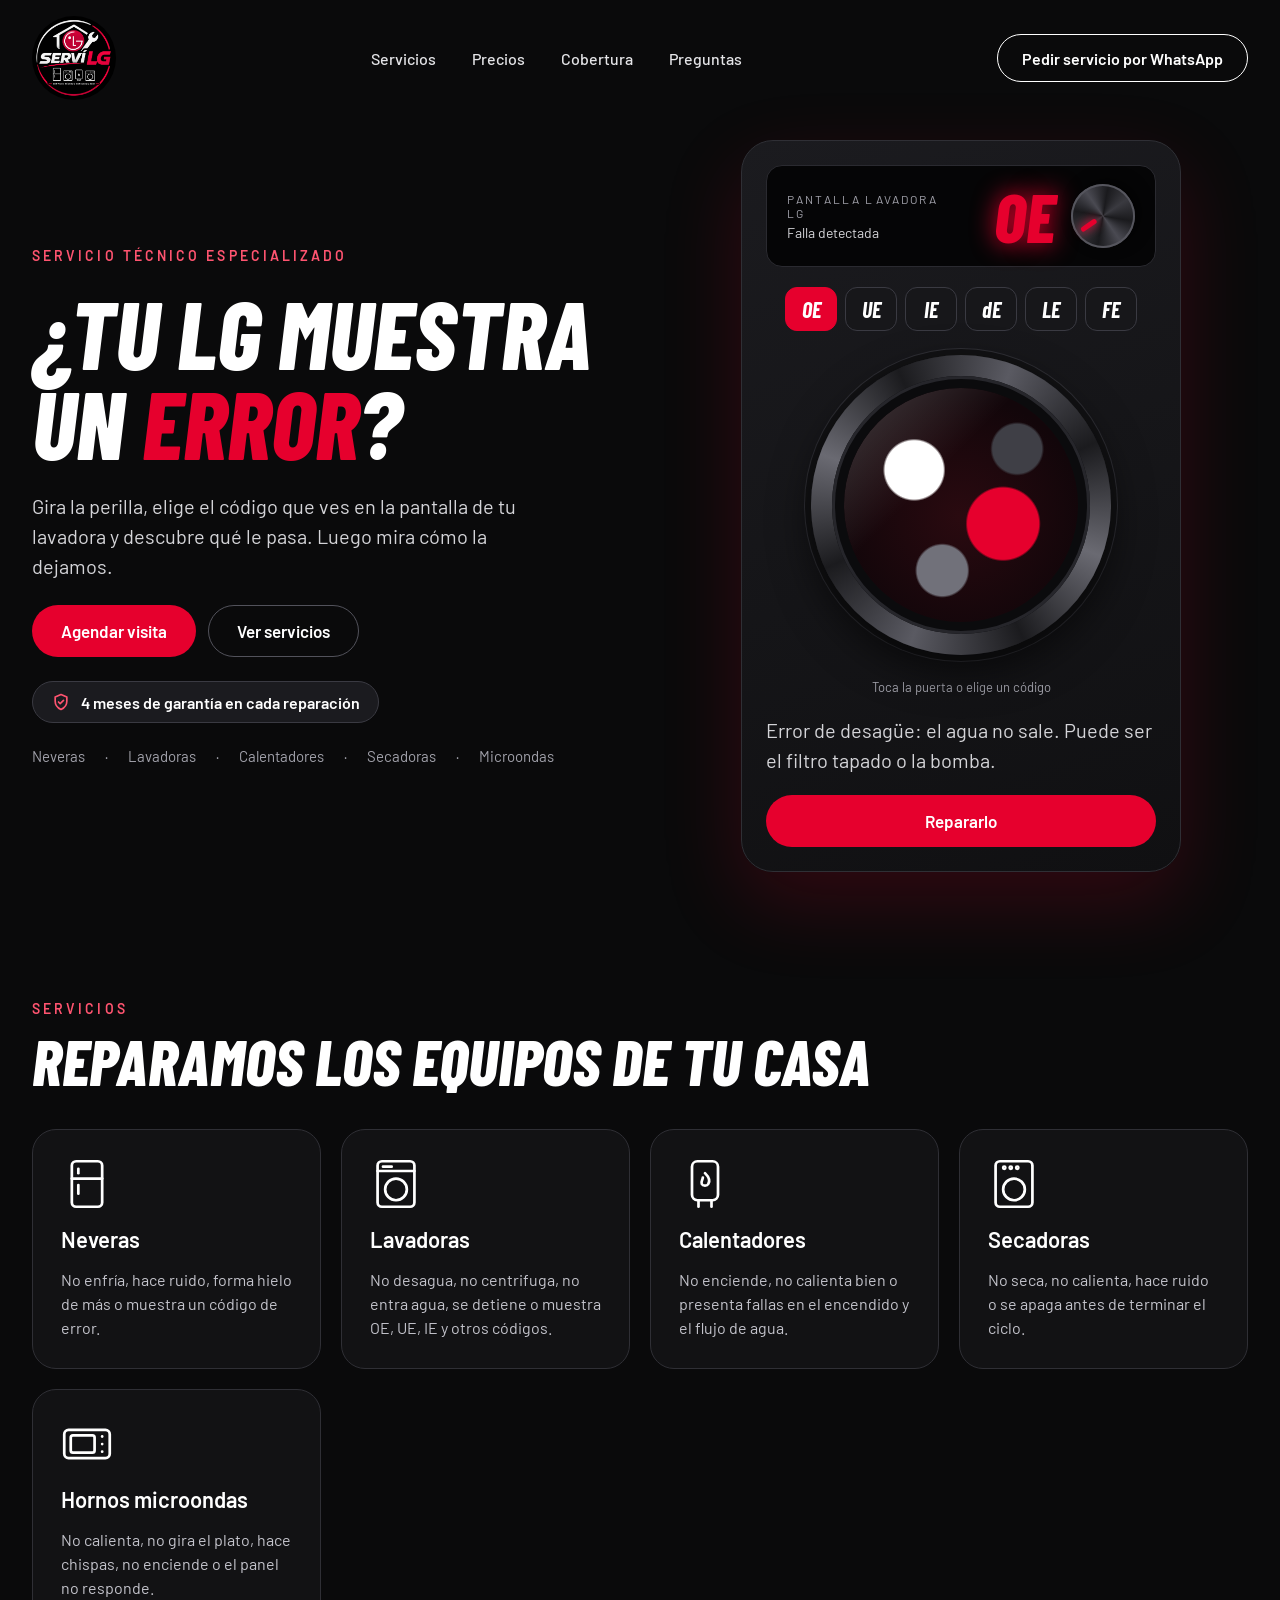
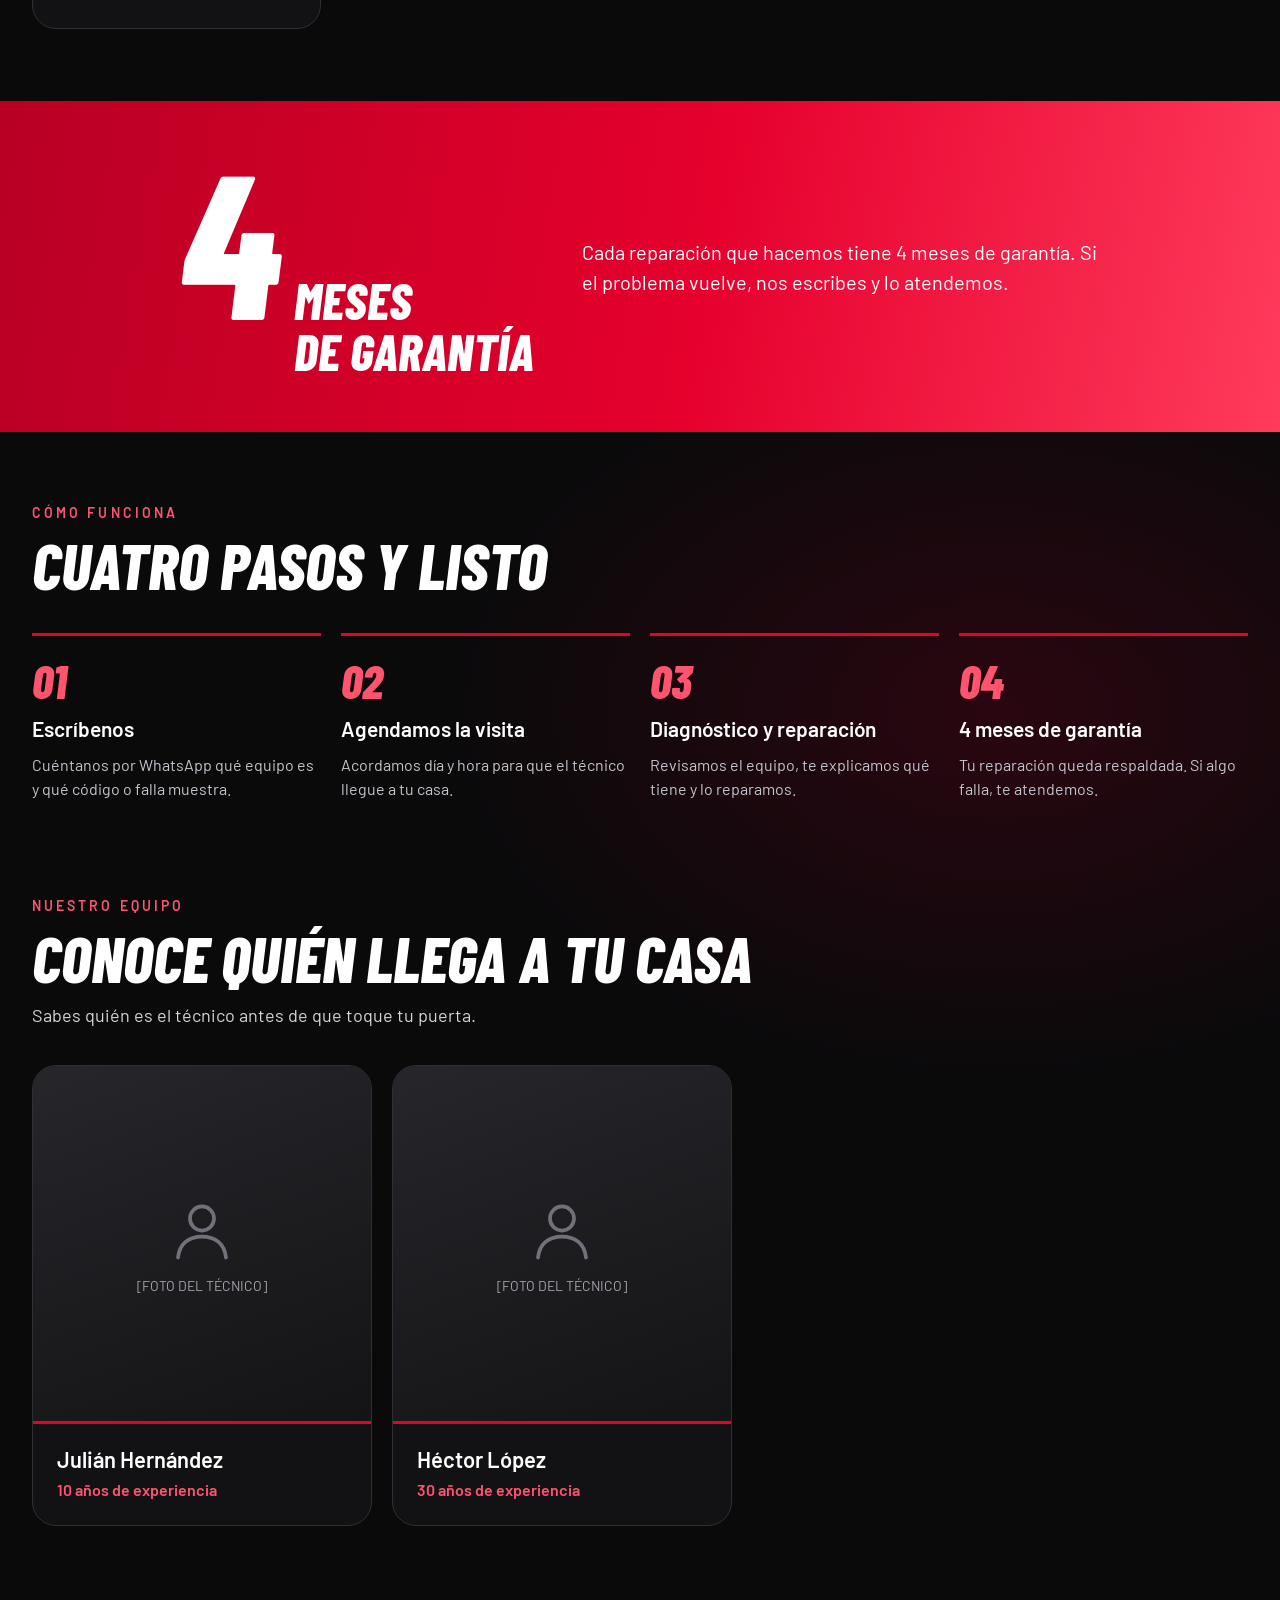
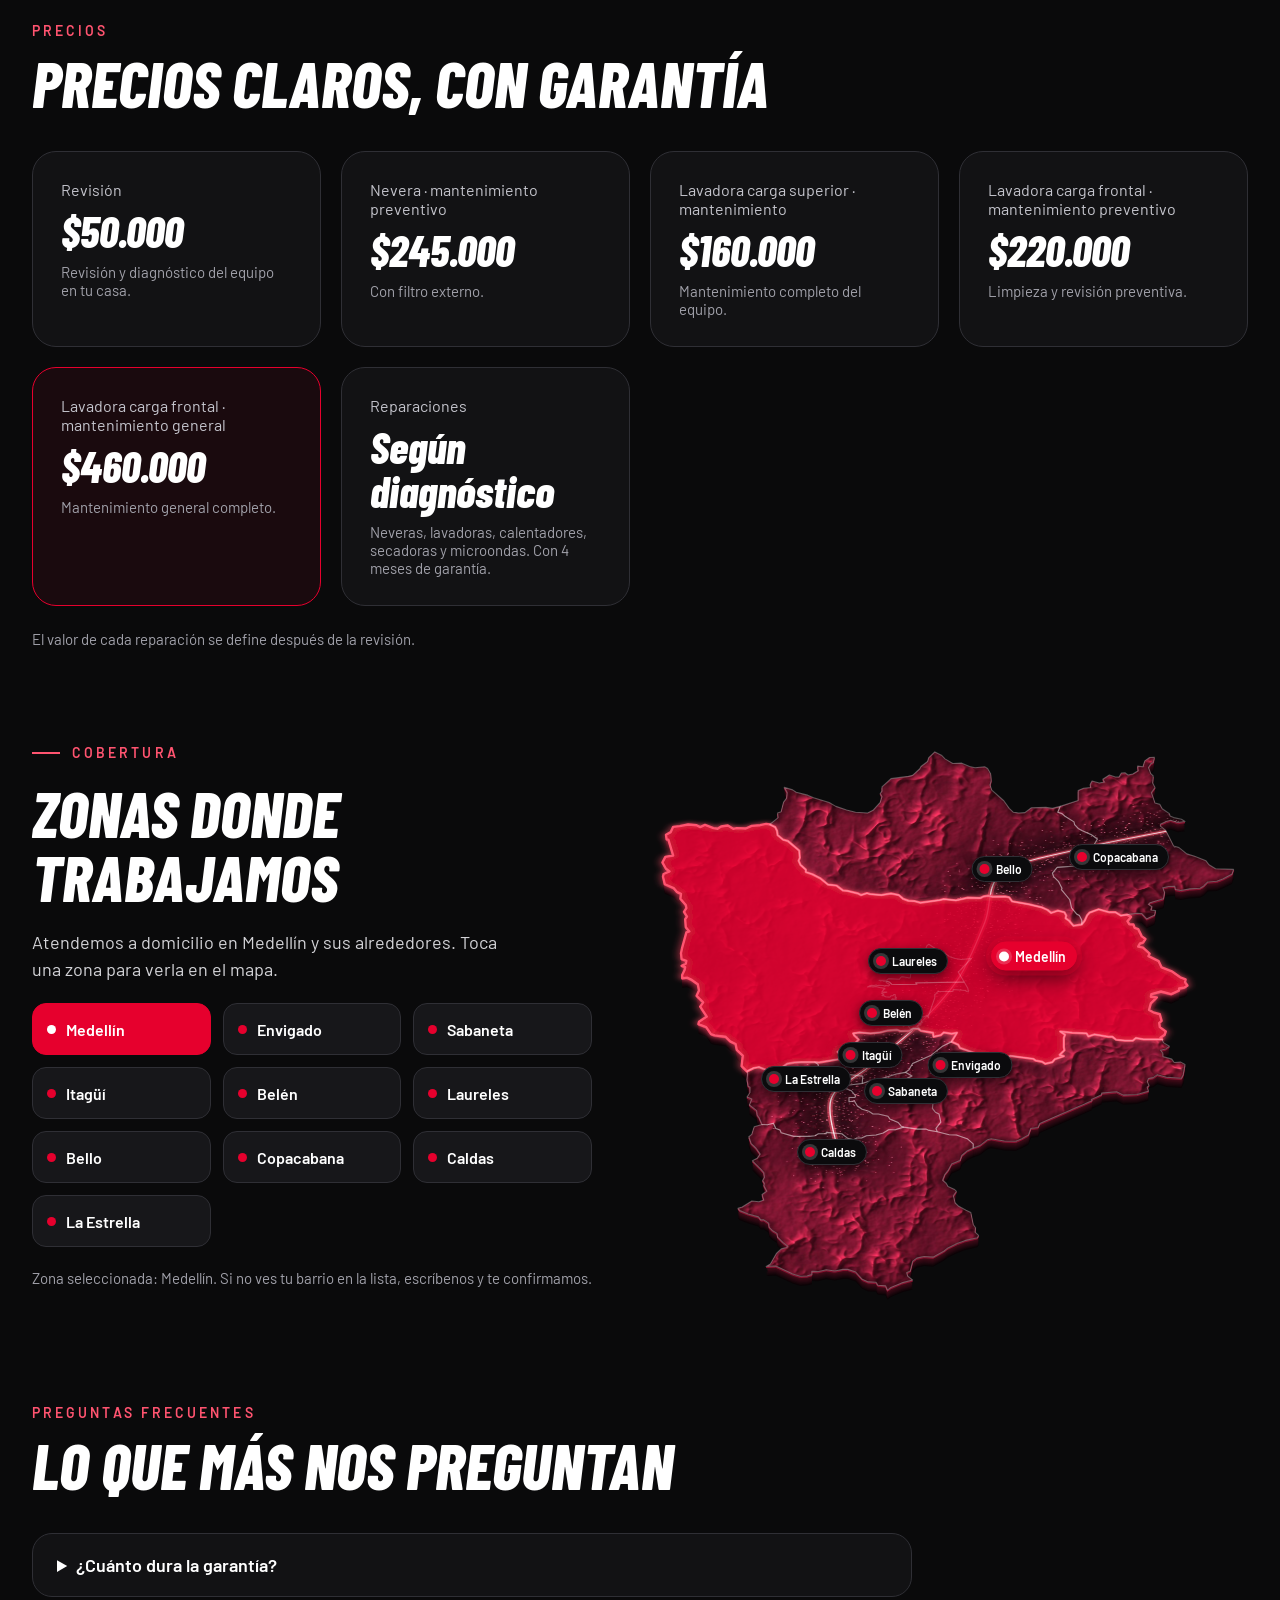
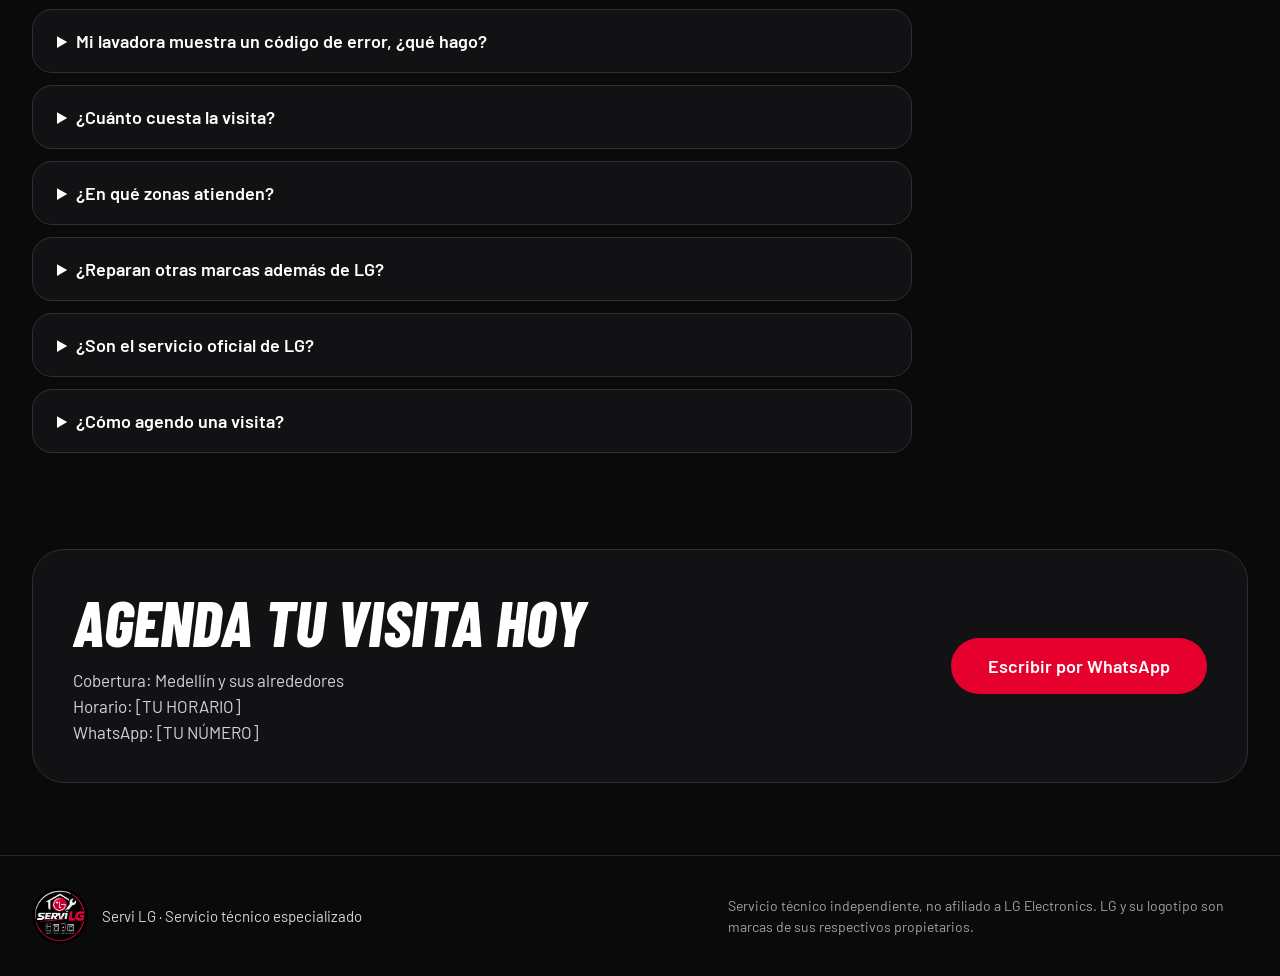
==== index.html @ 3c125d90 "Sitio web Servi LG: banner interactivo, servicios, precios, cobertura y preguntas Co-Authored-By: Cl" ====
<!doctype html>
<html lang="es">
<head>
<meta charset="utf-8">
<meta name="viewport" content="width=device-width, initial-scale=1">
<title>Servi LG · Servicio técnico especializado</title>
<meta name="description" content="Servicio técnico especializado a domicilio en Medellín y el Valle de Aburrá: neveras, lavadoras, calentadores, secadoras y hornos microondas. 4 meses de garantía.">
<meta name="theme-color" content="#0a0a0b">
<meta property="og:title" content="Servi LG · Servicio técnico especializado">
<meta property="og:description" content="Reparación y mantenimiento a domicilio de neveras, lavadoras, calentadores, secadoras y microondas. 4 meses de garantía.">
<meta property="og:image" content="assets/logo.jpg">
<link rel="icon" href="assets/logo.jpg">
<link rel="preconnect" href="https://fonts.googleapis.com">
<link rel="preconnect" href="https://fonts.gstatic.com" crossorigin>
<link href="https://fonts.googleapis.com/css2?family=Barlow+Condensed:ital,wght@1,700;1,800&family=Barlow:wght@400;500;600&display=swap" rel="stylesheet">
<link rel="stylesheet" href="styles.css">
</head>
<body>
<div class="page">

  <header class="wrap topbar">
    <img class="logo" src="assets/logo.jpg" alt="Servi LG, servicio técnico especializado" width="84" height="84">
    <nav class="nav" aria-label="Principal">
      <a href="#servicios">Servicios</a>
      <a href="#precios">Precios</a>
      <a href="#cobertura">Cobertura</a>
      <a href="#preguntas">Preguntas</a>
    </nav>
    <a class="btn btn-outline btn-sm" data-wa href="#contacto">Pedir servicio por WhatsApp</a>
  </header>

  <main>
    <!-- Banner -->
    <section class="wrap hero">
      <div class="hero-copy">
        <div class="eyebrow">Servicio técnico especializado</div>
        <h1>¿Tu LG muestra<br>un <span>error</span>?</h1>
        <p>Gira la perilla, elige el código que ves en la pantalla de tu lavadora y descubre qué le pasa. Luego mira cómo la dejamos.</p>
        <div class="row">
          <a class="btn btn-primary" data-wa href="#contacto">Agendar visita</a>
          <a class="btn btn-ghost" href="#servicios">Ver servicios</a>
        </div>
        <div class="badge">
          <svg width="20" height="20" viewBox="0 0 24 24" fill="none" stroke="#ff5470" stroke-width="2" stroke-linecap="round" stroke-linejoin="round" aria-hidden="true"><path d="M12 3l7 3v5c0 5-3 8-7 10-4-2-7-5-7-10V6l7-3z"/><path d="M9 12l2 2 4-4"/></svg>
          <span>4 meses de garantía en cada reparación</span>
        </div>
        <div class="devices">
          <span>Neveras</span><span aria-hidden="true">·</span><span>Lavadoras</span><span aria-hidden="true">·</span><span>Calentadores</span><span aria-hidden="true">·</span><span>Secadoras</span><span aria-hidden="true">·</span><span>Microondas</span>
        </div>
      </div>

      <div class="washer-col">
        <div class="washer" id="washer">
          <div class="lcd">
            <div class="lcd-info">
              <span class="lcd-label">PANTALLA LAVADORA LG</span>
              <span class="lcd-status" id="status">Falla detectada</span>
            </div>
            <div class="lcd-code" id="code">OE</div>
            <button type="button" class="knob" id="knob" aria-label="Girar la perilla al siguiente código"><span></span></button>
          </div>
          <div class="codes" id="codes"></div>
          <button type="button" class="door" id="door" aria-label="Puerta de la lavadora: cambiar al siguiente código">
            <span class="door-ring"></span>
            <span class="door-glass"><span class="drum"></span><span class="glare"></span></span>
          </button>
          <span class="hint">Toca la puerta o elige un código</span>
          <p class="meaning" id="meaning"></p>
          <button type="button" class="btn btn-primary" id="fix">Repararlo</button>
        </div>
      </div>
    </section>

    <!-- Servicios -->
    <section class="wrap section" id="servicios">
      <div class="section-head">
        <div class="eyebrow">Servicios</div>
        <h2 class="title">Reparamos los equipos de tu casa</h2>
      </div>
      <div class="grid">
        <div class="card">
          <svg viewBox="0 0 48 48" fill="none" stroke="#fff" stroke-width="2.5" stroke-linecap="round" stroke-linejoin="round" aria-hidden="true"><rect x="10" y="3" width="28" height="42" rx="4"/><line x1="10" y1="19" x2="38" y2="19"/><line x1="16" y1="10" x2="16" y2="14"/><line x1="16" y1="25" x2="16" y2="33"/></svg>
          <h3>Neveras</h3>
          <p>No enfría, hace ruido, forma hielo de más o muestra un código de error.</p>
        </div>
        <div class="card">
          <svg viewBox="0 0 48 48" fill="none" stroke="#fff" stroke-width="2.5" stroke-linecap="round" stroke-linejoin="round" aria-hidden="true"><rect x="7" y="3" width="34" height="42" rx="4"/><line x1="7" y1="12" x2="41" y2="12"/><circle cx="24" cy="29" r="10"/><line x1="12" y1="8" x2="20" y2="8"/></svg>
          <h3>Lavadoras</h3>
          <p>No desagua, no centrifuga, no entra agua, se detiene o muestra OE, UE, IE y otros códigos.</p>
        </div>
        <div class="card">
          <svg viewBox="0 0 48 48" fill="none" stroke="#fff" stroke-width="2.5" stroke-linecap="round" stroke-linejoin="round" aria-hidden="true"><rect x="12" y="3" width="24" height="36" rx="5"/><path d="M24 14c4 4 5 7 3 10-1 2-5 2-6 0-1-2 1-4 1-6"/><line x1="18" y1="39" x2="18" y2="45"/><line x1="30" y1="39" x2="30" y2="45"/></svg>
          <h3>Calentadores</h3>
          <p>No enciende, no calienta bien o presenta fallas en el encendido y el flujo de agua.</p>
        </div>
        <div class="card">
          <svg viewBox="0 0 48 48" fill="none" stroke="#fff" stroke-width="2.5" stroke-linecap="round" stroke-linejoin="round" aria-hidden="true"><rect x="7" y="3" width="34" height="42" rx="4"/><circle cx="15" cy="9" r="1"/><circle cx="21" cy="9" r="1"/><circle cx="27" cy="9" r="1"/><circle cx="24" cy="29" r="10"/></svg>
          <h3>Secadoras</h3>
          <p>No seca, no calienta, hace ruido o se apaga antes de terminar el ciclo.</p>
        </div>
        <div class="card">
          <svg viewBox="0 0 48 48" fill="none" stroke="#fff" stroke-width="2.5" stroke-linecap="round" stroke-linejoin="round" aria-hidden="true"><rect x="3" y="11" width="42" height="26" rx="4"/><rect x="9" y="16" width="22" height="16" rx="2"/><line x1="38" y1="17" x2="38" y2="17.1"/><line x1="38" y1="24" x2="38" y2="24.1"/><line x1="38" y1="31" x2="38" y2="31.1"/></svg>
          <h3>Hornos microondas</h3>
          <p>No calienta, no gira el plato, hace chispas, no enciende o el panel no responde.</p>
        </div>
      </div>
    </section>

    <!-- Garantía -->
    <section class="warranty" id="garantia">
      <div class="warranty-in">
        <div class="big">
          <span class="num">4</span>
          <span class="label">meses<br>de garantía</span>
        </div>
        <p>Cada reparación que hacemos tiene 4 meses de garantía. Si el problema vuelve, nos escribes y lo atendemos.</p>
      </div>
    </section>

    <!-- Cómo funciona -->
    <section class="wrap section">
      <div class="section-head">
        <div class="eyebrow">Cómo funciona</div>
        <h2 class="title">Cuatro pasos y listo</h2>
      </div>
      <div class="grid">
        <div class="step"><span class="n">01</span><h3>Escríbenos</h3><p>Cuéntanos por WhatsApp qué equipo es y qué código o falla muestra.</p></div>
        <div class="step"><span class="n">02</span><h3>Agendamos la visita</h3><p>Acordamos día y hora para que el técnico llegue a tu casa.</p></div>
        <div class="step"><span class="n">03</span><h3>Diagnóstico y reparación</h3><p>Revisamos el equipo, te explicamos qué tiene y lo reparamos.</p></div>
        <div class="step"><span class="n">04</span><h3>4 meses de garantía</h3><p>Tu reparación queda respaldada. Si algo falla, te atendemos.</p></div>
      </div>
    </section>

    <!-- Equipo -->
    <section class="wrap section tight" id="equipo">
      <div class="section-head">
        <div class="eyebrow">Nuestro equipo</div>
        <h2 class="title">Conoce quién llega a tu casa</h2>
        <p class="lead">Sabes quién es el técnico antes de que toque tu puerta.</p>
      </div>
      <div class="grid team">
        <article class="tech">
          <!-- Para poner la foto: cambia este bloque por <img src="assets/julian.jpg" alt="Julián Hernández, técnico"> -->
          <div class="tech-photo">
            <svg viewBox="0 0 48 48" fill="none" stroke="#71717a" stroke-width="2.5" stroke-linecap="round" stroke-linejoin="round" aria-hidden="true"><circle cx="24" cy="17" r="8"/><path d="M8 43c1-9 7-14 16-14s15 5 16 14"/></svg>
            <span>[FOTO DEL TÉCNICO]</span>
          </div>
          <div class="tech-info"><h3>Julián Hernández</h3><span>10 años de experiencia</span></div>
        </article>
        <article class="tech">
          <!-- Para poner la foto: cambia este bloque por <img src="assets/hector.jpg" alt="Héctor López, técnico"> -->
          <div class="tech-photo">
            <svg viewBox="0 0 48 48" fill="none" stroke="#71717a" stroke-width="2.5" stroke-linecap="round" stroke-linejoin="round" aria-hidden="true"><circle cx="24" cy="17" r="8"/><path d="M8 43c1-9 7-14 16-14s15 5 16 14"/></svg>
            <span>[FOTO DEL TÉCNICO]</span>
          </div>
          <div class="tech-info"><h3>Héctor López</h3><span>30 años de experiencia</span></div>
        </article>
      </div>
    </section>

    <!-- Precios -->
    <section class="wrap section tight" id="precios">
      <div class="section-head">
        <div class="eyebrow">Precios</div>
        <h2 class="title">Precios claros, con garantía</h2>
      </div>
      <div class="grid">
        <div class="price-card"><span class="name">Revisión</span><span class="price">$50.000</span><span class="note">Revisión y diagnóstico del equipo en tu casa.</span></div>
        <div class="price-card"><span class="name">Nevera · mantenimiento preventivo</span><span class="price">$245.000</span><span class="note">Con filtro externo.</span></div>
        <div class="price-card"><span class="name">Lavadora carga superior · mantenimiento</span><span class="price">$160.000</span><span class="note">Mantenimiento completo del equipo.</span></div>
        <div class="price-card"><span class="name">Lavadora carga frontal · mantenimiento preventivo</span><span class="price">$220.000</span><span class="note">Limpieza y revisión preventiva.</span></div>
        <div class="price-card hot"><span class="name">Lavadora carga frontal · mantenimiento general</span><span class="price">$460.000</span><span class="note">Mantenimiento general completo.</span></div>
        <div class="price-card"><span class="name">Reparaciones</span><span class="price">Según diagnóstico</span><span class="note">Neveras, lavadoras, calentadores, secadoras y microondas. Con 4 meses de garantía.</span></div>
      </div>
      <p class="fineprint">El valor de cada reparación se define después de la revisión.</p>
    </section>

    <!-- Cobertura -->
    <section class="wrap section tight" id="cobertura">
      <div class="coverage">
        <div class="coverage-left">
          <div class="eyebrow"><span class="bar"></span>Cobertura</div>
          <h2 class="title">Zonas donde trabajamos</h2>
          <p class="lead">Atendemos a domicilio en Medellín y sus alrededores. Toca una zona para verla en el mapa.</p>
          <div class="zgrid" id="zones"></div>
          <p class="zone-note" id="zone-note"></p>
        </div>
        <div class="map-col">
          <div class="map" id="map">
            <svg viewBox="0 0 1000 940" role="img" aria-label="Mapa en relieve del Valle de Aburrá con las zonas de cobertura">
              <defs>
            <filter id="glow" x="-10%" y="-10%" width="120%" height="120%">
              <feGaussianBlur stdDeviation="7" result="b"/>
              <feMerge><feMergeNode in="b"/><feMergeNode in="SourceGraphic"/></feMerge>
            </filter>
            <path id="d-medellin" vector-effect="non-scaling-stroke" d="M203 244L197 242L187 246L173 248L163 256L148 255L142 257L133 247L122 250L116 257L109 255L95 245L87 252L81 246L67 244L53 249L42 251L38 267L30 275L31 289L34 290L42 338L29 342L24 359L30 378L36 386L26 394L25 402L28 425L43 437L48 448L55 454L54 469L63 488L64 497L60 509L65 523L62 531L63 555L69 568L64 571L57 617L55 634L56 652L64 657L63 666L56 672L62 676L61 685L57 700L57 710L65 708L73 715L83 728L85 747L81 763L92 783L87 796L98 826L85 842L84 849L97 858L105 879L111 883L129 887L137 901L146 909L148 927L158 944L156 976L165 992L176 982L185 979L199 989L223 980L232 969L244 965L256 964L278 964L285 965L319 955L325 950L316 933L324 922L334 914L343 911L351 896L344 884L342 877L352 874L371 877L387 874L400 868L415 866L421 870L436 869L442 862L450 863L455 869L475 875L476 887L488 882L493 874L506 878L515 875L506 902L517 911L520 921L545 937L558 939L562 943L576 950L585 948L598 951L604 945L642 954L646 959L657 963L662 969L674 964L678 955L693 946L686 942L694 928L693 919L693 891L695 881L687 871L707 875L731 877L734 886L744 880L767 887L774 887L780 896L795 899L808 899L813 891L826 895L857 895L854 890L861 881L863 871L853 858L852 845L856 839L853 819L842 813L835 806L838 786L848 768L838 766L839 758L855 750L872 758L885 747L885 741L894 738L899 732L895 722L896 713L887 707L874 690L856 677L851 658L834 643L836 635L825 617L817 614L820 604L825 602L829 591L823 583L817 561L811 557L809 547L802 546L799 537L805 524L798 517L788 520L779 510L769 510L751 501L736 511L732 519L728 535L723 547L709 551L702 536L696 528L697 520L694 510L683 505L672 512L666 503L656 495L635 486L607 477L602 465L595 462L574 463L567 460L559 462L554 467L533 466L513 474L493 470L486 473L454 481L444 476L434 475L425 469L418 458L405 453L389 458L370 455L365 452L355 458L350 453L332 445L325 444L314 429L300 426L287 407L274 395L263 388L263 381L254 366L251 354L253 345L252 323L233 294L225 290L216 276L215 263L212 252Z"/>
            <path id="d-bello" vector-effect="non-scaling-stroke" d="M687 189L674 195L663 192L639 193L628 208L618 209L609 207L602 195L593 172L573 140L570 124L572 112L571 90L566 74L561 69L545 72L536 68L523 58L508 59L495 45L489 34L478 24L468 41L466 53L455 68L453 75L441 95L434 98L405 105L390 130L390 143L387 150L390 159L387 177L375 201L366 209L346 207L331 200L313 189L302 177L276 163L266 155L247 146L241 139L227 131L232 147L231 164L226 176L222 205L216 209L217 223L203 244L212 252L215 263L216 276L225 290L233 294L252 323L253 345L251 354L254 366L263 381L263 388L274 395L287 407L300 426L314 429L325 444L332 445L350 453L355 458L365 452L370 455L389 458L405 453L418 458L425 469L434 475L444 476L454 481L486 473L493 470L513 474L533 466L554 467L559 462L567 460L574 463L595 462L602 465L607 477L635 486L656 495L666 503L672 512L683 505L694 510L697 520L696 528L702 536L709 551L723 547L723 534L719 520L715 516L706 497L703 472L689 441L690 437L684 416L676 402L674 391L682 374L718 369L722 357L729 356L736 341L743 342L739 323L744 316L743 307L749 288L739 275L724 263L717 256L711 244L710 236L695 219L690 211L683 207Z"/>
            <path id="d-copacabana" vector-effect="non-scaling-stroke" d="M976 380L946 378L935 366L930 354L911 340L898 333L885 314L876 309L863 262L854 249L854 243L864 235L871 231L883 238L895 235L889 228L876 223L870 218L869 211L857 196L853 183L845 179L839 147L845 132L841 118L842 97L838 90L834 71L838 60L842 56L844 40L836 41L828 51L825 69L816 67L817 81L808 91L800 94L795 87L789 88L785 100L779 100L769 94L758 107L761 115L752 118L740 112L737 123L738 132L726 134L717 141L717 171L687 189L683 207L690 211L695 219L710 236L711 244L717 256L724 263L739 275L749 288L743 307L744 316L739 323L743 342L736 341L729 356L722 357L718 369L682 374L674 391L676 402L684 416L690 437L689 441L703 472L706 497L715 516L719 520L723 534L723 547L728 535L732 519L736 511L751 501L769 510L779 510L788 520L815 513L823 514L831 530L844 519L846 505L838 503L840 493L834 486L837 481L859 469L861 450L858 436L868 432L878 431L879 441L888 444L903 439L920 437L926 431L933 418L948 416L958 409L973 395Z"/>
            <path id="d-itagui" vector-effect="non-scaling-stroke" d="M506 902L515 875L506 878L493 874L488 882L476 887L475 875L455 869L450 863L442 862L436 869L421 870L415 866L400 868L387 874L371 877L352 874L342 877L344 884L351 896L343 911L334 914L324 922L316 933L325 950L319 955L285 965L278 964L283 970L286 986L296 991L310 993L318 991L321 998L358 1007L357 1029L372 1020L386 1016L414 1000L429 995L435 987L441 968L472 943L490 917Z"/>
            <path id="d-envigado" vector-effect="non-scaling-stroke" d="M857 895L826 895L813 891L808 899L795 899L780 896L774 887L767 887L744 880L734 886L731 877L707 875L687 871L695 881L693 891L693 919L694 928L686 942L693 946L678 955L674 964L662 969L657 963L646 959L642 954L604 945L598 951L585 948L576 950L562 943L558 939L545 937L520 921L517 911L506 902L490 917L472 943L441 968L435 987L429 995L440 1006L432 1013L440 1028L450 1032L459 1047L459 1059L479 1060L478 1081L475 1088L474 1104L479 1116L485 1121L488 1146L480 1165L482 1175L502 1184L514 1185L532 1196L542 1212L542 1224L553 1217L566 1199L572 1196L594 1203L613 1204L623 1196L634 1185L638 1165L650 1162L653 1150L740 1081L739 1077L756 1063L756 1058L781 1054L792 1064L815 1062L834 1052L832 1040L835 1035L832 1023L834 1014L842 1011L849 1002L864 1010L889 1013L892 1002L895 971L888 964L877 965L873 955L858 947L858 937L854 928L863 924L869 916L859 905Z"/>
            <path id="d-sabaneta" vector-effect="non-scaling-stroke" d="M482 1175L480 1165L488 1146L485 1121L479 1116L474 1104L475 1088L478 1081L479 1060L459 1059L459 1047L450 1032L440 1028L432 1013L440 1006L429 995L414 1000L386 1016L372 1020L357 1029L332 1034L326 1042L339 1051L346 1066L345 1071L335 1071L335 1084L344 1082L349 1097L357 1107L368 1113L375 1121L384 1121L400 1128L403 1136L417 1147L422 1158L426 1161L449 1167L463 1167L467 1170Z"/>
            <path id="d-laestrella" vector-effect="non-scaling-stroke" d="M278 964L256 964L244 965L232 969L223 980L199 989L185 979L176 982L165 992L166 997L165 1017L167 1037L170 1040L170 1056L165 1070L173 1076L169 1094L181 1111L182 1125L185 1132L190 1153L199 1154L209 1149L213 1165L220 1170L222 1178L243 1189L269 1189L278 1187L284 1181L297 1181L297 1177L323 1181L333 1195L343 1199L348 1194L356 1194L364 1187L380 1185L392 1179L401 1169L412 1169L426 1161L422 1158L417 1147L403 1136L400 1128L384 1121L375 1121L368 1113L357 1107L349 1097L344 1082L335 1084L335 1071L345 1071L346 1066L339 1051L326 1042L332 1034L357 1029L358 1007L321 998L318 991L310 993L296 991L286 986L283 970Z"/>
            <path id="d-caldas" vector-effect="non-scaling-stroke" d="M426 1161L412 1169L401 1169L392 1179L380 1185L364 1187L356 1194L348 1194L343 1199L333 1195L323 1181L297 1177L297 1181L284 1181L278 1187L269 1189L243 1189L222 1178L220 1170L213 1165L209 1149L199 1154L190 1153L177 1160L173 1183L168 1190L172 1211L180 1225L187 1243L182 1255L174 1263L187 1287L193 1299L194 1313L191 1323L194 1332L193 1338L198 1355L190 1365L193 1382L185 1387L173 1385L157 1403L150 1407L153 1414L167 1424L184 1433L188 1442L193 1442L201 1452L202 1465L207 1474L215 1483L216 1494L225 1511L233 1522L231 1526L222 1530L214 1544L204 1576L197 1583L213 1582L241 1606L254 1613L265 1612L273 1608L273 1598L283 1599L297 1593L311 1597L325 1592L333 1592L346 1600L357 1622L367 1630L380 1631L383 1640L396 1642L399 1655L405 1647L423 1633L441 1624L433 1613L431 1602L437 1597L441 1568L448 1558L460 1553L475 1555L493 1537L500 1527L516 1513L528 1505L549 1496L551 1489L545 1479L546 1466L542 1456L538 1420L530 1413L518 1401L512 1391L509 1369L514 1356L511 1350L500 1341L497 1331L491 1322L495 1304L500 1293L506 1273L520 1262L523 1247L532 1233L542 1224L542 1212L532 1196L514 1185L502 1184L482 1175L467 1170L463 1167L449 1167Z"/>
            <path id="d-laureles" vector-effect="non-scaling-stroke" d="M496 635L493 631L480 621L468 607L465 611L451 669L460 667L458 684L449 684L439 682L437 709L423 705L421 708L419 713L401 711L398 715L385 716L388 718L390 716L393 719L399 719L403 722L406 728L421 729L448 728L446 724L527 721L517 691L539 650L522 653L512 650L502 644Z"/>
            <path id="d-belen" vector-effect="non-scaling-stroke" d="M527 721L446 724L448 728L421 729L406 728L403 722L398 719L397 723L402 728L403 730L401 733L396 732L395 732L395 734L392 732L385 731L382 732L380 730L377 732L373 731L370 733L369 733L366 736L370 735L375 736L380 735L386 738L394 740L395 742L392 742L393 744L390 750L393 752L398 752L389 755L393 760L390 762L391 763L393 763L396 766L402 767L404 766L405 763L408 763L410 759L412 759L412 766L414 768L412 768L414 773L413 774L412 772L410 774L408 772L406 774L408 776L406 778L408 781L407 782L404 781L405 782L403 785L406 788L409 788L410 790L404 796L414 796L417 799L420 797L426 801L429 801L430 804L435 804L436 805L434 804L430 806L428 809L430 812L428 815L432 820L430 821L431 823L416 829L418 830L420 829L421 830L426 829L422 832L421 835L422 836L426 839L426 842L423 843L420 841L414 841L412 843L410 842L409 843L412 843L417 846L419 848L423 850L425 854L427 854L426 853L429 851L433 852L437 863L440 864L443 862L450 862L453 864L453 862L449 856L451 853L450 853L451 852L455 851L451 847L454 847L457 844L455 838L455 828L455 826L459 827L465 823L468 830L467 826L478 769L478 759L480 757L482 752L484 750L508 750L509 744L529 747L531 750L534 751L533 740Z"/>
            <path id="d-river" d="M319 1249C317 1220 297 1122 305 1077C313 1032 344 1016 369 977C394 938 429 890 454 845C479 800 500 760 518 709C536 658 549 595 561 542C573 489 564 429 589 392C614 355 661 344 714 320C767 296 876 261 909 249"/>
            <g id="d-all">
              <use href="#d-medellin"/><use href="#d-bello"/><use href="#d-copacabana"/><use href="#d-itagui"/><use href="#d-envigado"/><use href="#d-sabaneta"/><use href="#d-laestrella"/><use href="#d-caldas"/>
            </g>
            <clipPath id="cp">
              <use href="#d-medellin"/><use href="#d-bello"/><use href="#d-copacabana"/><use href="#d-itagui"/><use href="#d-envigado"/><use href="#d-sabaneta"/><use href="#d-laestrella"/><use href="#d-caldas"/>
            </clipPath>
          </defs>
              <g transform="translate(0 16) scale(1 0.55)"><use href="#d-all" fill="#0b0306"/></g>
              <g transform="translate(0 14) scale(1 0.55)"><use href="#d-all" fill="#150509"/></g>
              <g transform="translate(0 12) scale(1 0.55)"><use href="#d-all" fill="#1e060d"/></g>
              <g transform="translate(0 10) scale(1 0.55)"><use href="#d-all" fill="#270710"/></g>
              <g transform="translate(0 8) scale(1 0.55)"><use href="#d-all" fill="#300812"/></g>
              <g transform="translate(0 6) scale(1 0.55)"><use href="#d-all" fill="#3a0915"/></g>
              <g transform="translate(0 4) scale(1 0.55)"><use href="#d-all" fill="#450a19"/></g>
              <g transform="translate(0 2) scale(1 0.55)"><use href="#d-all" fill="#520b1e" stroke="#8a1230" stroke-width="1"/></g>
              <g transform="scale(1 0.55)">
                <image href="assets/terreno.jpg" x="0" y="0" width="1000" height="1679.7" preserveAspectRatio="none" clip-path="url(#cp)"/>
                <g clip-path="url(#cp)">
                  <use href="#d-river" fill="none" stroke="#ff5470" stroke-opacity="0.55" stroke-width="9" stroke-linecap="round" stroke-linejoin="round" filter="url(#glow)"/>
                  <use href="#d-river" fill="none" stroke="#ffffff" stroke-opacity="0.85" stroke-width="2.2" stroke-linecap="round" stroke-linejoin="round"/>
                </g>
                <use class="zone" data-zone="medellin" href="#d-medellin"/>
                <use class="zone" data-zone="bello" href="#d-bello"/>
                <use class="zone" data-zone="copacabana" href="#d-copacabana"/>
                <use class="zone" data-zone="itagui" href="#d-itagui"/>
                <use class="zone" data-zone="envigado" href="#d-envigado"/>
                <use class="zone" data-zone="sabaneta" href="#d-sabaneta"/>
                <use class="zone" data-zone="laestrella" href="#d-laestrella"/>
                <use class="zone" data-zone="caldas" href="#d-caldas"/>
                <use class="zone sub" data-zone="laureles" href="#d-laureles"/>
                <use class="zone sub" data-zone="belen" href="#d-belen"/>
              </g>
            </svg>
          </div>
        </div>
      </div>
    </section>

    <!-- Preguntas -->
    <section class="wrap section tight" id="preguntas">
      <div class="section-head">
        <div class="eyebrow">Preguntas frecuentes</div>
        <h2 class="title">Lo que más nos preguntan</h2>
      </div>
      <div class="faq">
        <details><summary>¿Cuánto dura la garantía?</summary><p>Cada reparación tiene 4 meses de garantía. Si el problema vuelve en ese tiempo, nos escribes por WhatsApp y lo atendemos.</p></details>
        <details><summary>Mi lavadora muestra un código de error, ¿qué hago?</summary><p>Apaga el equipo y escríbenos con el código (por ejemplo OE, UE o IE) y el modelo. Con eso agendamos la visita y el técnico revisa la causa.</p></details>
        <details><summary>¿Cuánto cuesta la visita?</summary><p>La revisión cuesta $50.000. Los precios de los mantenimientos están en la sección de precios, y el valor de cada reparación se define después de la revisión.</p></details>
        <details><summary>¿En qué zonas atienden?</summary><p>Atendemos en Medellín y sus alrededores. Mira la lista en la sección de cobertura; si no estás seguro de que llegamos a tu barrio, escríbenos y te lo confirmamos.</p></details>
        <details><summary>¿Reparan otras marcas además de LG?</summary><p>[RESPUESTA: solo LG, o también otras marcas].</p></details>
        <details><summary>¿Son el servicio oficial de LG?</summary><p>No. Somos un servicio técnico independiente, especializado en equipos LG y no afiliado a LG Electronics.</p></details>
        <details><summary>¿Cómo agendo una visita?</summary><p>Escríbenos por WhatsApp, cuéntanos qué equipo es y qué falla tiene, y acordamos día y hora.</p></details>
      </div>
    </section>

    <!-- Contacto -->
    <section class="wrap section tight" id="contacto">
      <div class="cta">
        <div class="cta-copy">
          <h2 class="title">Agenda tu visita hoy</h2>
          <div>
            <span>Cobertura: Medellín y sus alrededores</span>
            <span>Horario: <span id="horario">[TU HORARIO]</span></span>
            <span>WhatsApp: <span id="tel">[TU NÚMERO]</span></span>
          </div>
        </div>
        <a class="btn btn-primary btn-lg" data-wa href="#contacto">Escribir por WhatsApp</a>
      </div>
    </section>
  </main>

  <footer class="footer">
    <div class="brand">
      <img src="assets/logo.jpg" alt="" width="56" height="56">
      <span>Servi LG · Servicio técnico especializado</span>
    </div>
    <p>Servicio técnico independiente, no afiliado a LG Electronics. LG y su logotipo son marcas de sus respectivos propietarios.</p>
  </footer>

  <a class="fab" data-wa href="#contacto" aria-label="Escribir por WhatsApp">
    <svg width="22" height="22" viewBox="0 0 24 24" fill="none" stroke="#fff" stroke-width="2" stroke-linecap="round" stroke-linejoin="round" aria-hidden="true"><path d="M21 12a8.5 8.5 0 0 1-12.6 7.4L3 21l1.7-5.2A8.5 8.5 0 1 1 21 12z"/></svg>
    <span>WhatsApp</span>
  </a>
</div>
<script src="script.js"></script>
</body>
</html>
---- styles.css ----
:root{
  --accent:#E6002D;
  --accent-soft:#ff5470;
  --bg:#0a0a0b;
  --card:#121214;
  --line:#2f2f35;
  --text:#fff;
  --muted:#a1a1aa;
  --body:#d4d4d8;
  --display:'Barlow Condensed',sans-serif;
}
*{box-sizing:border-box}
html{scroll-behavior:smooth}
body{margin:0;background:var(--bg);color:var(--text);font-family:'Barlow',system-ui,sans-serif;-webkit-text-size-adjust:100%}
img{max-width:100%}
a{color:#fff}
button{font-family:inherit}
.page{min-height:100vh;background:radial-gradient(900px 600px at 78% 40%,#2a0610 0%,var(--bg) 62%);overflow-x:clip}
.wrap{width:100%;max-width:1280px;margin:0 auto;padding:0 32px}
.section{padding-top:72px;padding-bottom:72px}
.section.tight{padding-top:24px}

.eyebrow{display:flex;align-items:center;gap:12px;font-size:14px;font-weight:600;letter-spacing:.22em;color:var(--accent-soft);text-transform:uppercase}
.eyebrow .bar{width:28px;height:2px;background:var(--accent-soft)}
.title{margin:0;font-family:var(--display);font-style:italic;font-weight:800;font-size:clamp(36px,5vw,64px);line-height:1;text-transform:uppercase}
.section-head{display:flex;flex-direction:column;gap:12px;margin-bottom:36px}
.lead{margin:0;max-width:620px;font-size:18px;line-height:1.5;color:var(--body)}

.btn{display:inline-flex;align-items:center;justify-content:center;gap:10px;min-height:52px;padding:0 28px;border-radius:999px;font-weight:600;font-size:17px;text-decoration:none;border:1.5px solid transparent;cursor:pointer;color:#fff}
.btn-primary{background:var(--accent)}
.btn-primary:hover{filter:brightness(1.12)}
.btn-outline{border-color:#fff}
.btn-ghost{border-color:#52525b}
.btn-sm{min-height:48px;padding:0 24px;font-size:16px}
.btn:focus-visible,.nav a:focus-visible,button:focus-visible,summary:focus-visible{outline:3px solid #fff;outline-offset:3px}

/* cabecera */
.topbar{display:flex;flex-wrap:wrap;align-items:center;justify-content:space-between;gap:16px;padding-top:16px;padding-bottom:16px}
.logo{width:84px;height:84px;object-fit:contain;border-radius:999px}
.nav{display:flex;flex-wrap:wrap;align-items:center;gap:4px 8px}
.nav a{padding:12px 14px;color:#e4e4e7;font-size:16px;font-weight:500;text-decoration:none}
.nav a:hover{color:#fff}

/* banner */
.hero{display:flex;flex-wrap:wrap;align-items:center;justify-content:center;gap:48px;padding-top:24px;padding-bottom:56px}
.hero-copy{flex:1 1 400px;min-width:0;display:flex;flex-direction:column;gap:24px}
.hero h1{margin:0;font-family:var(--display);font-style:italic;font-weight:800;font-size:clamp(48px,7.4vw,104px);line-height:.95;text-transform:uppercase}
.hero h1 span{color:var(--accent)}
.hero p{margin:0;max-width:520px;font-size:20px;line-height:1.5;color:var(--body)}
.row{display:flex;flex-wrap:wrap;gap:12px}
.badge{display:inline-flex;align-self:flex-start;align-items:center;gap:10px;padding:10px 18px;border-radius:999px;background:#1b1b1f;border:1px solid #3a3a42;font-size:16px;font-weight:600}
.devices{display:flex;flex-wrap:wrap;gap:8px 20px;font-size:15px;color:var(--muted)}

/* lavadora interactiva */
.washer-col{flex:1 1 380px;min-width:0;display:flex;justify-content:center}
.washer{width:100%;max-width:440px;border-radius:32px;border:1px solid var(--line);background:linear-gradient(160deg,#1b1b1f 0%,#101012 100%);padding:24px;display:flex;flex-direction:column;gap:20px;box-shadow:0 30px 80px rgba(230,0,45,.18)}
.lcd{border-radius:16px;background:#050506;border:1px solid #2a2a30;padding:16px 20px;display:flex;align-items:center;justify-content:space-between;gap:16px}
.lcd-info{display:flex;flex-direction:column;gap:4px;min-width:0}
.lcd-label{font-size:12px;letter-spacing:.18em;color:var(--muted)}
.lcd-status{font-size:14px;color:var(--body)}
.lcd-code{font-family:var(--display);font-style:italic;font-weight:800;font-size:68px;line-height:1;min-width:96px;text-align:right;color:var(--accent);text-shadow:0 0 24px var(--accent)}
.washer.is-fixed .lcd-code{color:#fff;text-shadow:0 0 24px rgba(255,255,255,.55)}
.washer:not(.is-fixed) .lcd-code{animation:blink 1.1s steps(2,start) infinite}
@keyframes blink{50%{opacity:.25}}
.knob{position:relative;width:64px;height:64px;flex-shrink:0;border-radius:999px;border:0;padding:0;cursor:pointer;background:conic-gradient(from 0deg,#3a3a40,#1a1a1d,#4a4a52,#1a1a1d,#3a3a40,#1a1a1d,#4a4a52,#1a1a1d,#3a3a40);box-shadow:0 6px 14px rgba(0,0,0,.6),inset 0 0 0 2px #55555d;transition:transform .55s cubic-bezier(.3,1.4,.5,1)}
.knob span{position:absolute;left:50%;top:6px;width:5px;height:18px;margin-left:-2.5px;border-radius:3px;background:var(--accent);box-shadow:0 0 10px var(--accent)}
.codes{display:flex;flex-wrap:wrap;gap:8px;justify-content:center}
.code-btn{min-width:52px;min-height:44px;padding:0 12px;border-radius:12px;cursor:pointer;font-family:var(--display);font-style:italic;font-weight:700;font-size:22px;background:#17171a;color:#fff;border:1.5px solid #3a3a42}
.code-btn[aria-pressed="true"]{background:var(--accent);border-color:var(--accent)}
.door{position:relative;display:block;width:min(300px,100%);aspect-ratio:1/1;margin:4px auto;border-radius:999px;border:0;padding:0;cursor:pointer;background:conic-gradient(from 20deg,#5a5a62,#1b1b1e,#6a6a72,#1b1b1e,#5a5a62,#1b1b1e,#6a6a72,#1b1b1e,#5a5a62);box-shadow:0 16px 40px rgba(0,0,0,.6),0 0 0 6px #121214,0 0 0 7px #2f2f35}
.washer:not(.is-fixed) .door{animation:shake .45s ease-in-out infinite}
@keyframes shake{0%,100%{transform:translateX(0) rotate(0)}25%{transform:translateX(-3px) rotate(-.8deg)}75%{transform:translateX(3px) rotate(.8deg)}}
.door-ring{position:absolute;inset:7%;border-radius:999px;background:#0b0b0d;box-shadow:inset 0 0 0 3px #26262b}
.door-glass{position:absolute;inset:11%;border-radius:999px;overflow:hidden;background:radial-gradient(circle at 50% 55%,#2a0a10 0%,#12060a 70%)}
.washer.is-fixed .door-glass{background:radial-gradient(circle at 50% 55%,#8a1230 0%,#12060a 70%)}
.drum{position:absolute;inset:0;border-radius:999px;background:radial-gradient(circle at 30% 35%,#fff 0 13%,transparent 14%),radial-gradient(circle at 68% 58%,var(--accent) 0 17%,transparent 18%),radial-gradient(circle at 42% 78%,#71717a 0 11%,transparent 12%),radial-gradient(circle at 74% 26%,#3f3f46 0 10%,transparent 11%)}
.washer.is-fixed .drum{animation:spin 2.2s linear infinite}
@keyframes spin{to{transform:rotate(360deg)}}
.glare{position:absolute;inset:0;border-radius:999px;background:linear-gradient(135deg,rgba(255,255,255,.22) 0%,rgba(255,255,255,0) 38%)}
.hint{text-align:center;font-size:13px;color:var(--muted)}
.meaning{margin:0;font-size:16px;line-height:1.5;color:#e4e4e7;min-height:48px}
.washer .btn{width:100%}
.washer .btn.is-fixed{background:#3f3f46}

/* tarjetas */
.grid{display:grid;grid-template-columns:repeat(auto-fit,minmax(240px,1fr));gap:20px}
.grid.team{grid-template-columns:repeat(auto-fit,minmax(240px,340px))}
.card{border-radius:24px;border:1px solid var(--line);background:var(--card);padding:28px;display:flex;flex-direction:column;gap:16px}
.card h3{margin:0;font-size:22px;font-weight:600}
.card p{margin:0;font-size:16px;line-height:1.5;color:#c4c4cc}
.card svg{width:52px;height:52px}

/* garantía */
.warranty{background:linear-gradient(100deg,#b80023 0%,#E6002D 55%,#ff3b5c 100%);padding:56px 32px}
.warranty-in{max-width:1216px;margin:0 auto;display:flex;flex-wrap:wrap;align-items:center;justify-content:center;gap:24px 48px}
.warranty .big{display:flex;align-items:baseline;gap:14px}
.warranty .num{font-family:var(--display);font-style:italic;font-weight:800;font-size:clamp(120px,16vw,208px);line-height:.8}
.warranty .label{font-family:var(--display);font-style:italic;font-weight:800;font-size:clamp(32px,4vw,52px);line-height:1;text-transform:uppercase}
.warranty p{margin:0;flex:1 1 320px;max-width:520px;font-size:20px;line-height:1.5}

/* pasos */
.step{display:flex;flex-direction:column;gap:12px;padding-top:20px;border-top:3px solid var(--accent)}
.step .n{font-family:var(--display);font-style:italic;font-weight:800;font-size:48px;line-height:1;color:var(--accent-soft)}
.step h3{margin:0;font-size:21px;font-weight:600}
.step p{margin:0;font-size:16px;line-height:1.5;color:#c4c4cc}

/* equipo */
.tech{border-radius:24px;border:1px solid var(--line);background:var(--card);overflow:hidden;display:flex;flex-direction:column}
.tech-photo{aspect-ratio:4/4.2;background:linear-gradient(160deg,#26262b 0%,#141416 100%);display:flex;flex-direction:column;align-items:center;justify-content:center;gap:12px;color:var(--muted);font-size:14px}
.tech-photo img{width:100%;height:100%;object-fit:cover;display:block}
.tech-photo svg{width:72px;height:72px}
.tech-info{padding:22px 24px 26px;display:flex;flex-direction:column;gap:8px;border-top:3px solid var(--accent)}
.tech-info h3{margin:0;font-size:22px;font-weight:600}
.tech-info span{font-size:16px;color:var(--accent-soft);font-weight:600}

/* precios */
.price-card{border-radius:24px;border:1px solid var(--line);background:var(--card);padding:28px;display:flex;flex-direction:column;gap:10px}
.price-card.hot{border-color:var(--accent);background:#1a0a0e}
.price-card .name{font-size:16px;color:#c4c4cc}
.price-card .price{font-family:var(--display);font-style:italic;font-weight:800;font-size:44px;line-height:1;overflow-wrap:anywhere}
.price-card .note{font-size:15px;color:var(--muted)}
.fineprint{margin:24px 0 0;font-size:15px;color:var(--muted)}

/* cobertura */
.coverage{display:flex;flex-wrap:wrap;gap:32px 56px;align-items:flex-start}
.coverage-left{flex:1 1 380px;min-width:0;display:flex;flex-direction:column;gap:20px}
.coverage-left p.lead{max-width:480px}
.zgrid{display:grid;grid-template-columns:repeat(3,minmax(0,1fr));gap:12px}
.zbtn{display:flex;align-items:center;gap:10px;min-height:52px;padding:0 14px;border-radius:14px;cursor:pointer;text-align:left;font-size:16px;font-weight:600;background:#17171a;color:#fff;border:1.5px solid var(--line)}
.zbtn i{flex-shrink:0;width:9px;height:9px;border-radius:999px;background:var(--accent)}
.zbtn[aria-pressed="true"]{background:var(--accent);border-color:var(--accent)}
.zbtn[aria-pressed="true"] i{background:#fff}
.zone-note{margin:0;font-size:15px;line-height:1.5;color:var(--muted)}
.map-col{flex:1 1 420px;min-width:0;display:flex;justify-content:center}
.map{position:relative;width:100%;max-width:620px;aspect-ratio:1000/940}
.map svg{position:absolute;inset:0;width:100%;height:100%;overflow:visible}
.zone{fill:rgba(0,0,0,0);stroke:rgba(255,255,255,.3);stroke-width:1.1;stroke-linejoin:round;cursor:pointer;transition:fill .2s}
.zone:hover{fill:rgba(230,0,45,.3)}
.zone.is-selected{fill:rgba(230,0,45,.58);stroke:var(--accent-soft);stroke-width:2.4;filter:url(#glow)}
.zone.sub.is-selected{fill:rgba(230,0,45,.72)}
.zone.is-selected:hover{fill:rgba(230,0,45,.62)}
.zone.is-dim{stroke:rgba(255,255,255,.18)}
.pin{position:absolute;transform:translate(-50%,-50%);z-index:1;padding:6px;margin:0;border:0;background:transparent;cursor:pointer}
.pin.is-selected{z-index:3}
.pin-pill{display:inline-flex;align-items:center;gap:6px;padding:5px 10px 5px 7px;border-radius:999px;font-size:12px;font-weight:600;white-space:nowrap;background:#0b0b0d;color:#fff;border:1.5px solid var(--line);box-shadow:0 4px 12px rgba(0,0,0,.55)}
.pin-pill i{width:10px;height:10px;border-radius:999px;background:var(--accent);box-shadow:0 0 0 3px rgba(255,255,255,.18)}
.pin.is-selected .pin-pill{font-size:14px;background:var(--accent);border-color:var(--accent);box-shadow:0 0 0 5px rgba(230,0,45,.28),0 8px 20px rgba(0,0,0,.6)}
.pin.is-selected .pin-pill i{background:#fff}

/* preguntas */
.faq{display:flex;flex-direction:column;gap:12px;max-width:880px}
.faq details{border-radius:20px;border:1px solid var(--line);background:var(--card);padding:0 24px}
.faq summary{padding:20px 0;font-size:18px;font-weight:600;cursor:pointer}
.faq details p{margin:0 0 20px;font-size:16px;line-height:1.6;color:#c4c4cc}

/* cierre */
.cta{border-radius:32px;border:1px solid var(--line);background:var(--card);padding:40px;display:flex;flex-wrap:wrap;align-items:center;justify-content:space-between;gap:32px}
.cta-copy{flex:1 1 320px;display:flex;flex-direction:column;gap:16px}
.cta-copy div{display:flex;flex-direction:column;gap:6px;font-size:17px;color:var(--body)}
.btn-lg{min-height:56px;padding:0 36px;font-size:18px}
.footer{border-top:1px solid #27272c;padding:32px;display:flex;flex-wrap:wrap;align-items:center;justify-content:space-between;gap:16px}
.footer .brand{display:flex;align-items:center;gap:14px;font-size:15px;color:var(--body)}
.footer img{width:56px;height:56px;object-fit:contain;border-radius:999px}
.footer p{margin:0;max-width:520px;font-size:14px;line-height:1.5;color:var(--muted)}
.fab{display:none;position:fixed;right:16px;bottom:16px;z-index:20;align-items:center;gap:10px;min-height:56px;padding:0 22px;border-radius:999px;background:var(--accent);color:#fff;font-size:17px;font-weight:600;text-decoration:none;box-shadow:0 10px 30px rgba(230,0,45,.45)}

@media (max-width:640px){
  .wrap{padding-left:20px;padding-right:20px}
  .section{padding-top:56px;padding-bottom:56px}
  .topbar{gap:8px 12px}
  .nav{order:3;width:100%;flex-wrap:nowrap;overflow-x:auto;white-space:nowrap}
  .lcd-code{font-size:52px;min-width:64px}
  .price-card .price{font-size:36px}
  .cta{padding:24px}
  .zgrid{grid-template-columns:repeat(2,minmax(0,1fr))}
  .fab{display:inline-flex}
  .footer{padding-bottom:88px}
}
@media (prefers-reduced-motion:reduce){
  html{scroll-behavior:auto}
  .washer .lcd-code,.washer .door,.washer .drum{animation:none!important}
  .knob{transition:none}
}
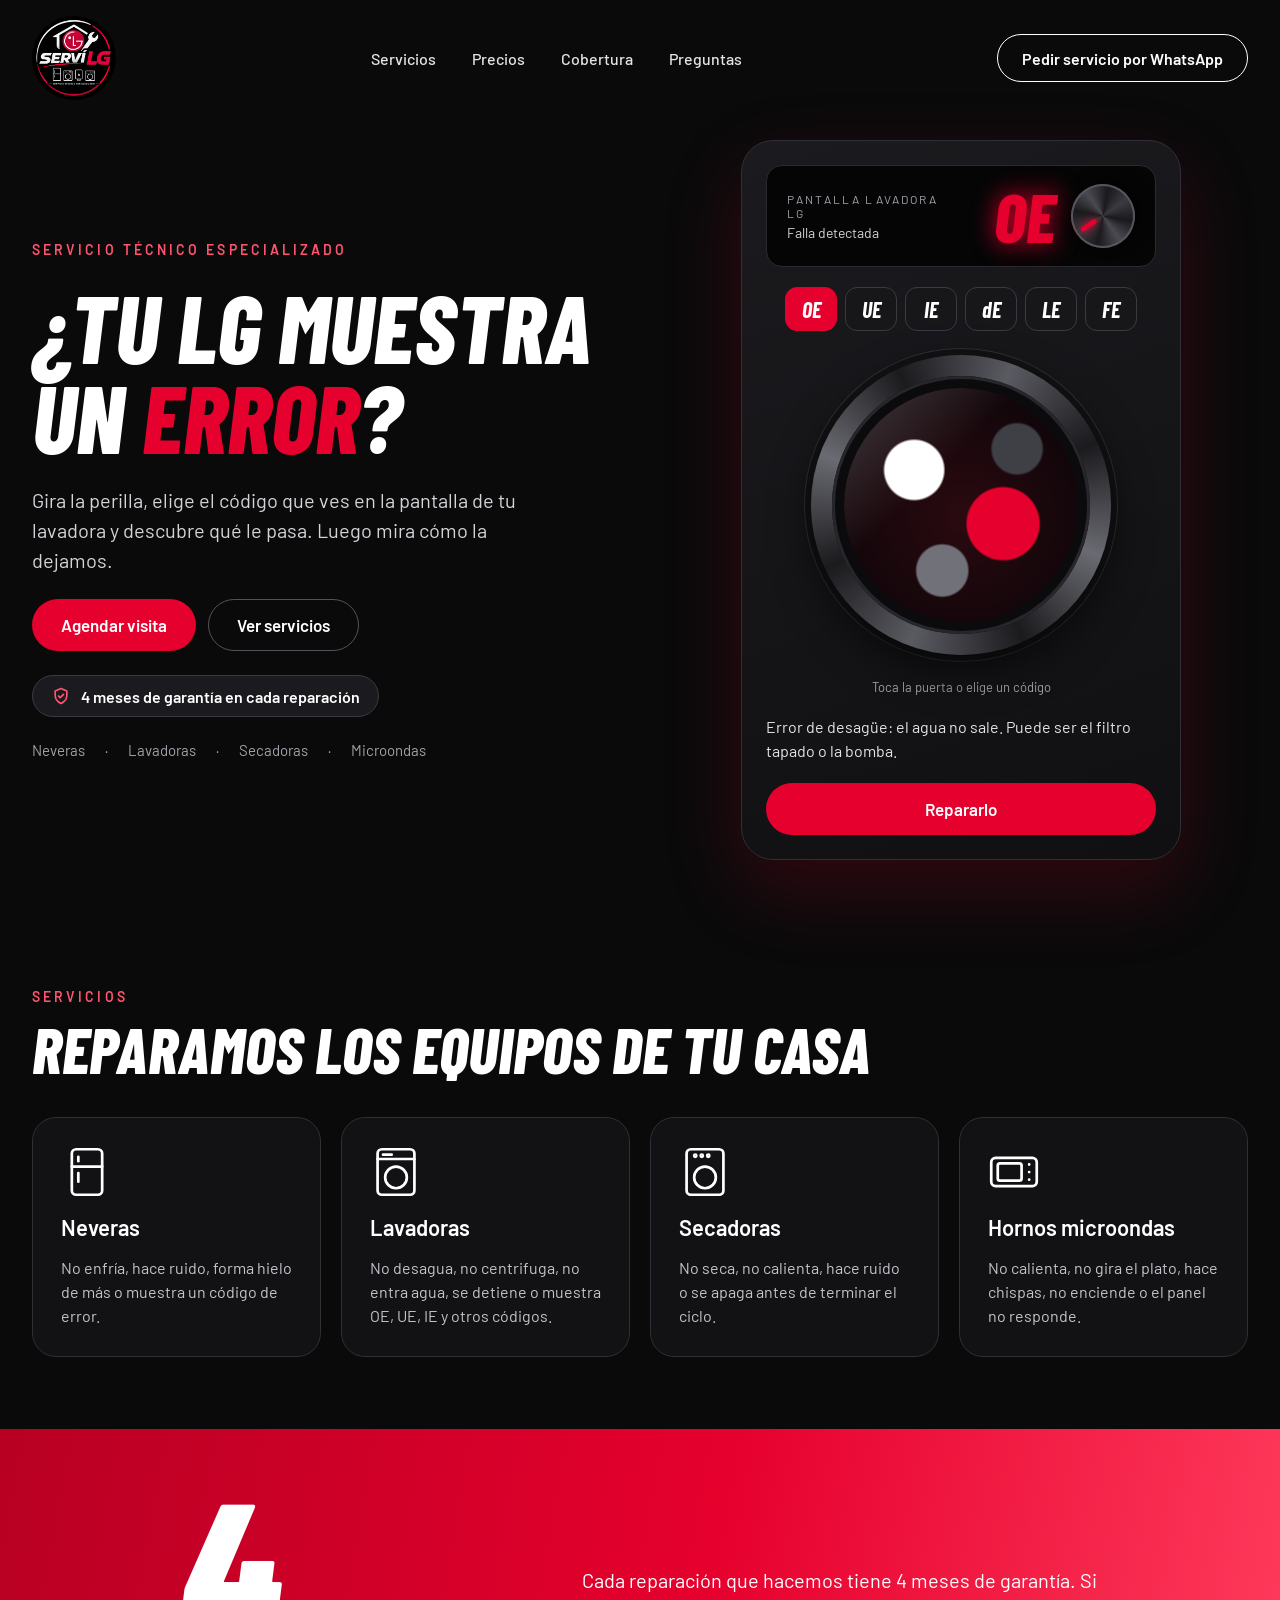
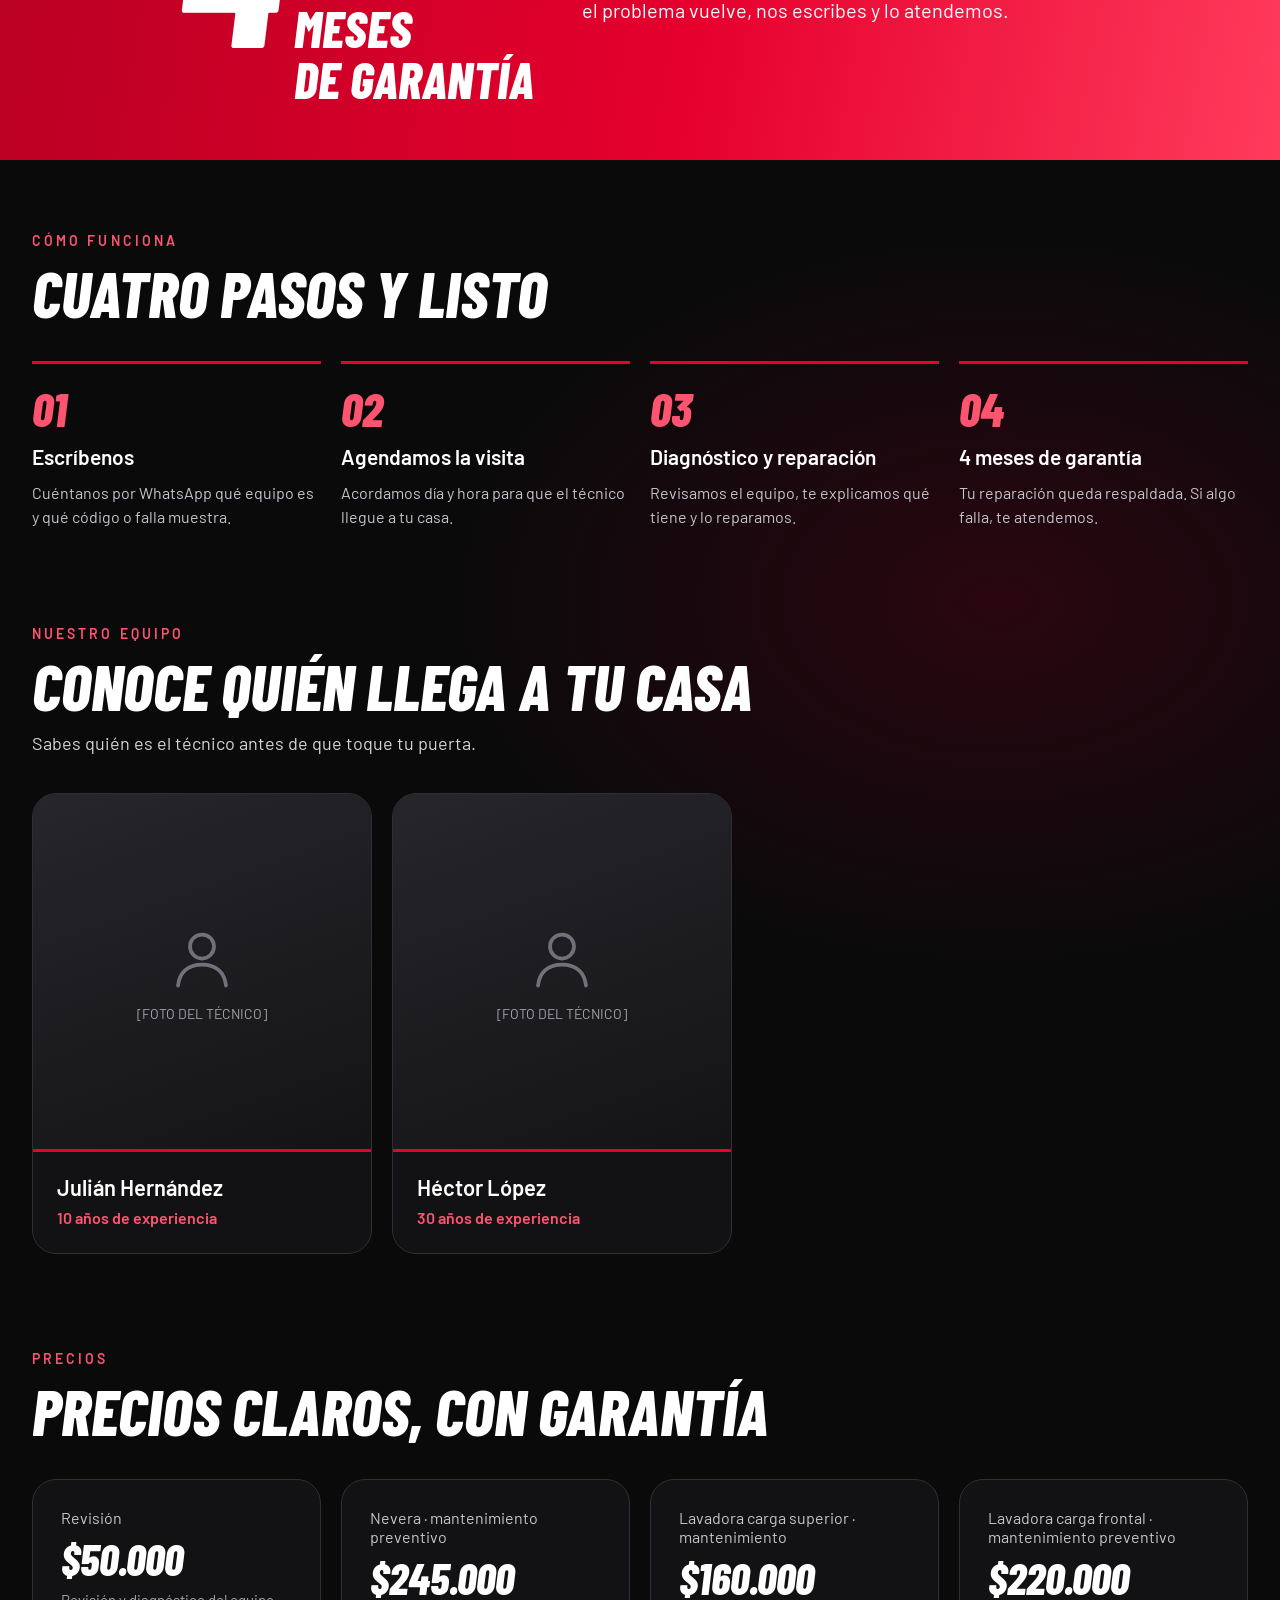
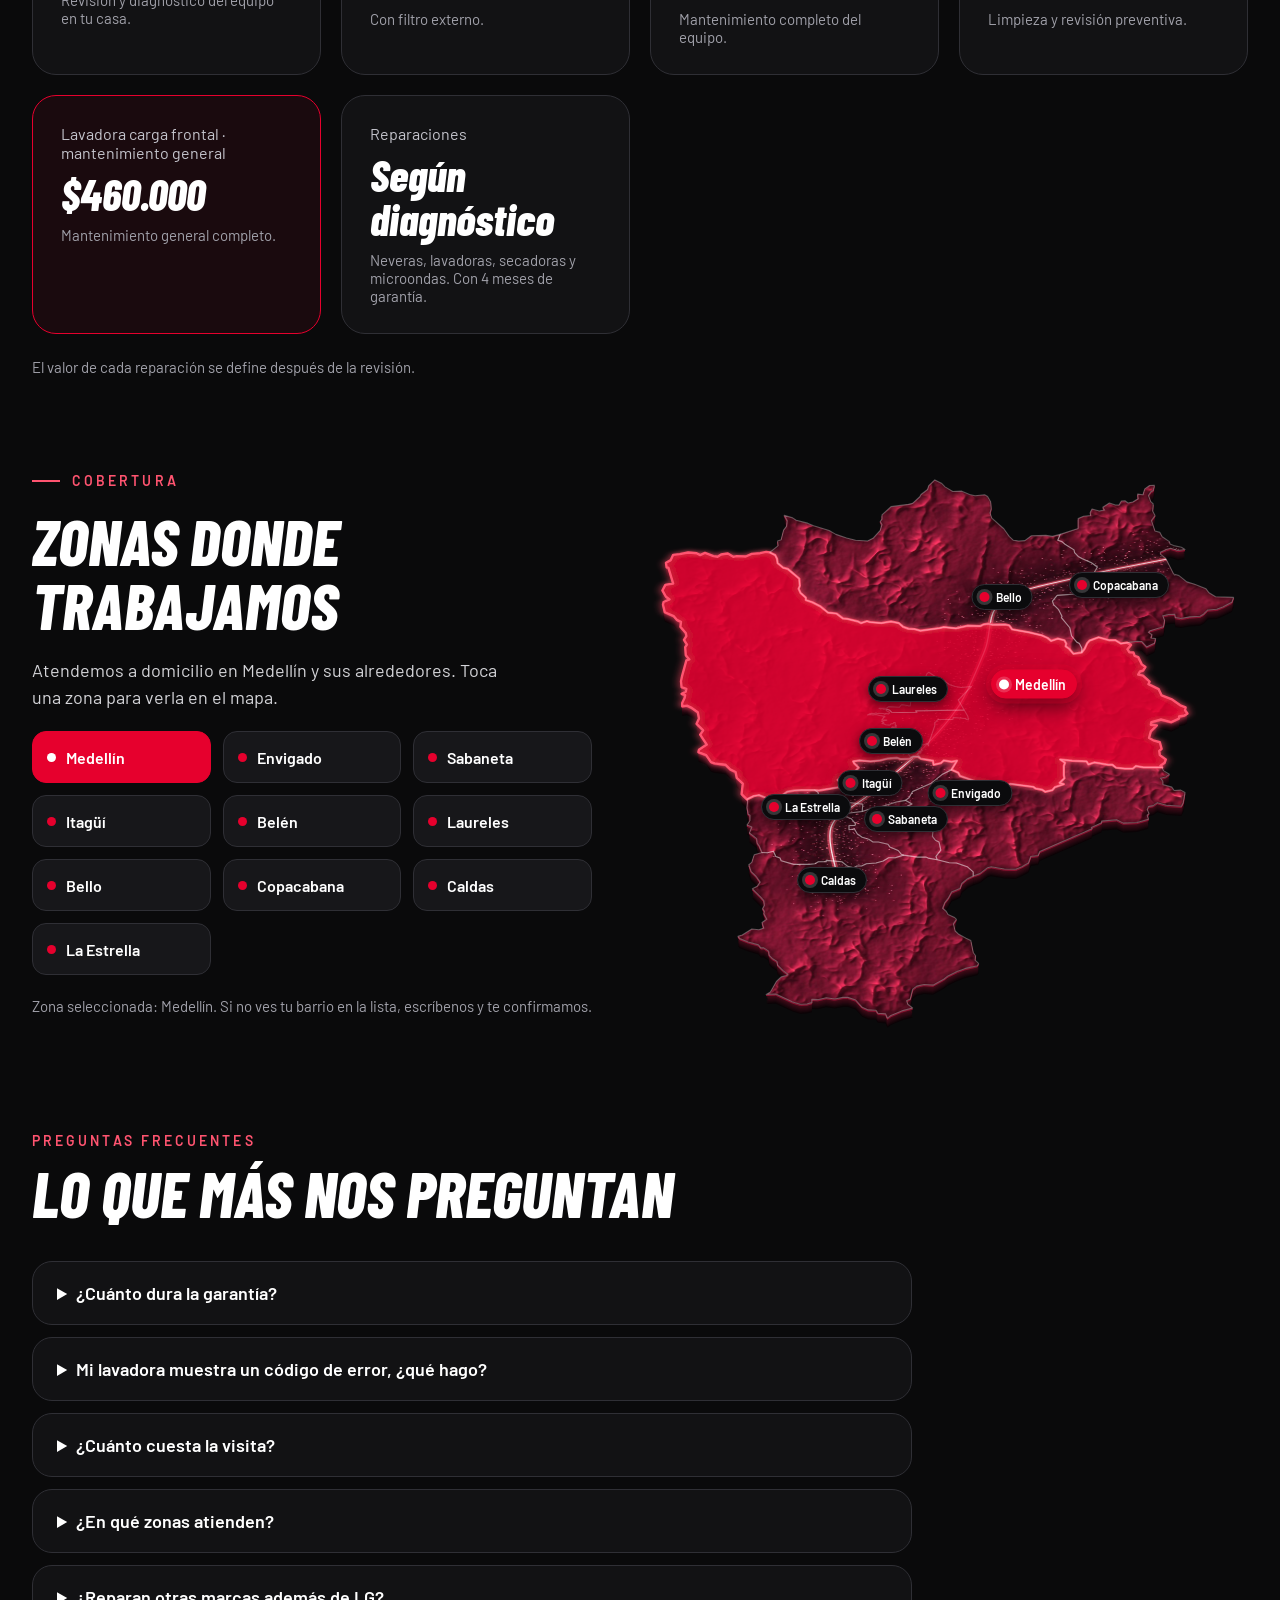
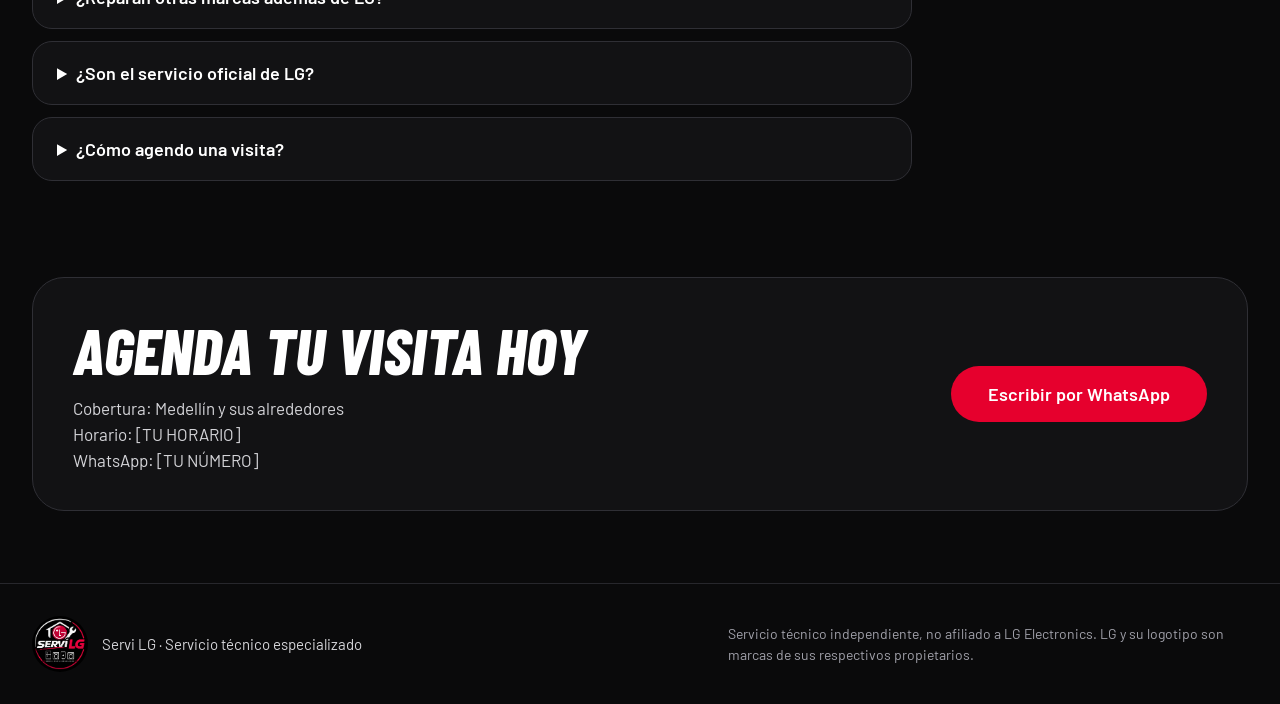
==== commit bc37f1a5: "Quitar calentadores del sitio Co-Authored-By: Claude Sonnet 5.5 <noreply@anthropic.com> Claude-Sessi" ====
--- a/index.html
+++ b/index.html
@@ -4,10 +4,10 @@
 <meta charset="utf-8">
 <meta name="viewport" content="width=device-width, initial-scale=1">
 <title>Servi LG · Servicio técnico especializado</title>
-<meta name="description" content="Servicio técnico especializado a domicilio en Medellín y el Valle de Aburrá: neveras, lavadoras, calentadores, secadoras y hornos microondas. 4 meses de garantía.">
+<meta name="description" content="Servicio técnico especializado a domicilio en Medellín y el Valle de Aburrá: neveras, lavadoras, secadoras y hornos microondas. 4 meses de garantía.">
 <meta name="theme-color" content="#0a0a0b">
 <meta property="og:title" content="Servi LG · Servicio técnico especializado">
-<meta property="og:description" content="Reparación y mantenimiento a domicilio de neveras, lavadoras, calentadores, secadoras y microondas. 4 meses de garantía.">
+<meta property="og:description" content="Reparación y mantenimiento a domicilio de neveras, lavadoras, secadoras y microondas. 4 meses de garantía.">
 <meta property="og:image" content="assets/logo.jpg">
 <link rel="icon" href="assets/logo.jpg">
 <link rel="preconnect" href="https://fonts.googleapis.com">
@@ -45,7 +45,7 @@
           <span>4 meses de garantía en cada reparación</span>
         </div>
         <div class="devices">
-          <span>Neveras</span><span aria-hidden="true">·</span><span>Lavadoras</span><span aria-hidden="true">·</span><span>Calentadores</span><span aria-hidden="true">·</span><span>Secadoras</span><span aria-hidden="true">·</span><span>Microondas</span>
+          <span>Neveras</span><span aria-hidden="true">·</span><span>Lavadoras</span><span aria-hidden="true">·</span><span>Secadoras</span><span aria-hidden="true">·</span><span>Microondas</span>
         </div>
       </div>
 
@@ -89,11 +89,6 @@
           <p>No desagua, no centrifuga, no entra agua, se detiene o muestra OE, UE, IE y otros códigos.</p>
         </div>
         <div class="card">
-          <svg viewBox="0 0 48 48" fill="none" stroke="#fff" stroke-width="2.5" stroke-linecap="round" stroke-linejoin="round" aria-hidden="true"><rect x="12" y="3" width="24" height="36" rx="5"/><path d="M24 14c4 4 5 7 3 10-1 2-5 2-6 0-1-2 1-4 1-6"/><line x1="18" y1="39" x2="18" y2="45"/><line x1="30" y1="39" x2="30" y2="45"/></svg>
-          <h3>Calentadores</h3>
-          <p>No enciende, no calienta bien o presenta fallas en el encendido y el flujo de agua.</p>
-        </div>
-        <div class="card">
           <svg viewBox="0 0 48 48" fill="none" stroke="#fff" stroke-width="2.5" stroke-linecap="round" stroke-linejoin="round" aria-hidden="true"><rect x="7" y="3" width="34" height="42" rx="4"/><circle cx="15" cy="9" r="1"/><circle cx="21" cy="9" r="1"/><circle cx="27" cy="9" r="1"/><circle cx="24" cy="29" r="10"/></svg>
           <h3>Secadoras</h3>
           <p>No seca, no calienta, hace ruido o se apaga antes de terminar el ciclo.</p>
@@ -170,7 +165,7 @@
         <div class="price-card"><span class="name">Lavadora carga superior · mantenimiento</span><span class="price">$160.000</span><span class="note">Mantenimiento completo del equipo.</span></div>
         <div class="price-card"><span class="name">Lavadora carga frontal · mantenimiento preventivo</span><span class="price">$220.000</span><span class="note">Limpieza y revisión preventiva.</span></div>
         <div class="price-card hot"><span class="name">Lavadora carga frontal · mantenimiento general</span><span class="price">$460.000</span><span class="note">Mantenimiento general completo.</span></div>
-        <div class="price-card"><span class="name">Reparaciones</span><span class="price">Según diagnóstico</span><span class="note">Neveras, lavadoras, calentadores, secadoras y microondas. Con 4 meses de garantía.</span></div>
+        <div class="price-card"><span class="name">Reparaciones</span><span class="price">Según diagnóstico</span><span class="note">Neveras, lavadoras, secadoras y microondas. Con 4 meses de garantía.</span></div>
       </div>
       <p class="fineprint">El valor de cada reparación se define después de la revisión.</p>
     </section>
--- a/styles.css
+++ b/styles.css
@@ -46,7 +46,7 @@
 .hero-copy{flex:1 1 400px;min-width:0;display:flex;flex-direction:column;gap:24px}
 .hero h1{margin:0;font-family:var(--display);font-style:italic;font-weight:800;font-size:clamp(48px,7.4vw,104px);line-height:.95;text-transform:uppercase}
 .hero h1 span{color:var(--accent)}
-.hero p{margin:0;max-width:520px;font-size:20px;line-height:1.5;color:var(--body)}
+.hero-copy>p{margin:0;max-width:520px;font-size:20px;line-height:1.5;color:var(--body)}
 .row{display:flex;flex-wrap:wrap;gap:12px}
 .badge{display:inline-flex;align-self:flex-start;align-items:center;gap:10px;padding:10px 18px;border-radius:999px;background:#1b1b1f;border:1px solid #3a3a42;font-size:16px;font-weight:600}
 .devices{display:flex;flex-wrap:wrap;gap:8px 20px;font-size:15px;color:var(--muted)}
@@ -162,18 +162,43 @@
 .footer .brand{display:flex;align-items:center;gap:14px;font-size:15px;color:var(--body)}
 .footer img{width:56px;height:56px;object-fit:contain;border-radius:999px}
 .footer p{margin:0;max-width:520px;font-size:14px;line-height:1.5;color:var(--muted)}
-.fab{display:none;position:fixed;right:16px;bottom:16px;z-index:20;align-items:center;gap:10px;min-height:56px;padding:0 22px;border-radius:999px;background:var(--accent);color:#fff;font-size:17px;font-weight:600;text-decoration:none;box-shadow:0 10px 30px rgba(230,0,45,.45)}
+.fab{display:none;position:fixed;right:16px;bottom:16px;z-index:20;align-items:center;justify-content:center;gap:10px;min-height:56px;padding:0 22px;border-radius:999px;background:var(--accent);color:#fff;font-size:17px;font-weight:600;text-decoration:none;box-shadow:0 10px 30px rgba(230,0,45,.45);opacity:0;transform:translateY(12px);pointer-events:none;transition:opacity .25s,transform .25s}
+.fab.show{opacity:1;transform:none;pointer-events:auto}
 
 @media (max-width:640px){
   .wrap{padding-left:20px;padding-right:20px}
   .section{padding-top:56px;padding-bottom:56px}
-  .topbar{gap:8px 12px}
-  .nav{order:3;width:100%;flex-wrap:nowrap;overflow-x:auto;white-space:nowrap}
-  .lcd-code{font-size:52px;min-width:64px}
+  .topbar{gap:8px 12px;padding-top:12px;padding-bottom:4px}
+  .logo{width:64px;height:64px}
+  .topbar .btn{min-height:44px;padding:0 18px;font-size:15px}
+  .nav{order:3;width:100%;flex-wrap:nowrap;overflow-x:auto;white-space:nowrap;padding-right:32px;-webkit-mask-image:linear-gradient(90deg,#000 85%,transparent);mask-image:linear-gradient(90deg,#000 85%,transparent)}
+  .nav a{padding:10px 12px}
+
+  /* banner: título, lavadora a la vista y luego los botones */
+  .hero{flex-direction:column;flex-wrap:nowrap;align-items:stretch;gap:18px;padding-top:12px;padding-bottom:40px}
+  .hero-copy{display:contents}
+  .hero .eyebrow{order:1;font-size:12px;letter-spacing:.18em}
+  .hero h1{order:2;font-size:clamp(40px,13vw,56px)}
+  .hero-copy>p{order:3;font-size:17px;line-height:1.45}
+  .washer-col{order:4;flex:none}
+  .hero .row{order:5}
+  .hero .badge{order:6;font-size:15px}
+  .hero .devices{order:7}
+
+  .washer{padding:16px;gap:14px;border-radius:24px}
+  .lcd{padding:12px 14px;gap:10px}
+  .lcd-label{font-size:11px;letter-spacing:.14em}
+  .lcd-code{font-size:48px;min-width:56px}
+  .door{width:min(230px,72vw);margin:0 auto}
+  .hint{display:none}
+  .meaning{min-height:0;font-size:15px}
+  .washer .btn{min-height:48px}
+
   .price-card .price{font-size:36px}
   .cta{padding:24px}
   .zgrid{grid-template-columns:repeat(2,minmax(0,1fr))}
-  .fab{display:inline-flex}
+  .fab{display:inline-flex;width:56px;padding:0}
+  .fab span{display:none}
   .footer{padding-bottom:88px}
 }
 @media (prefers-reduced-motion:reduce){
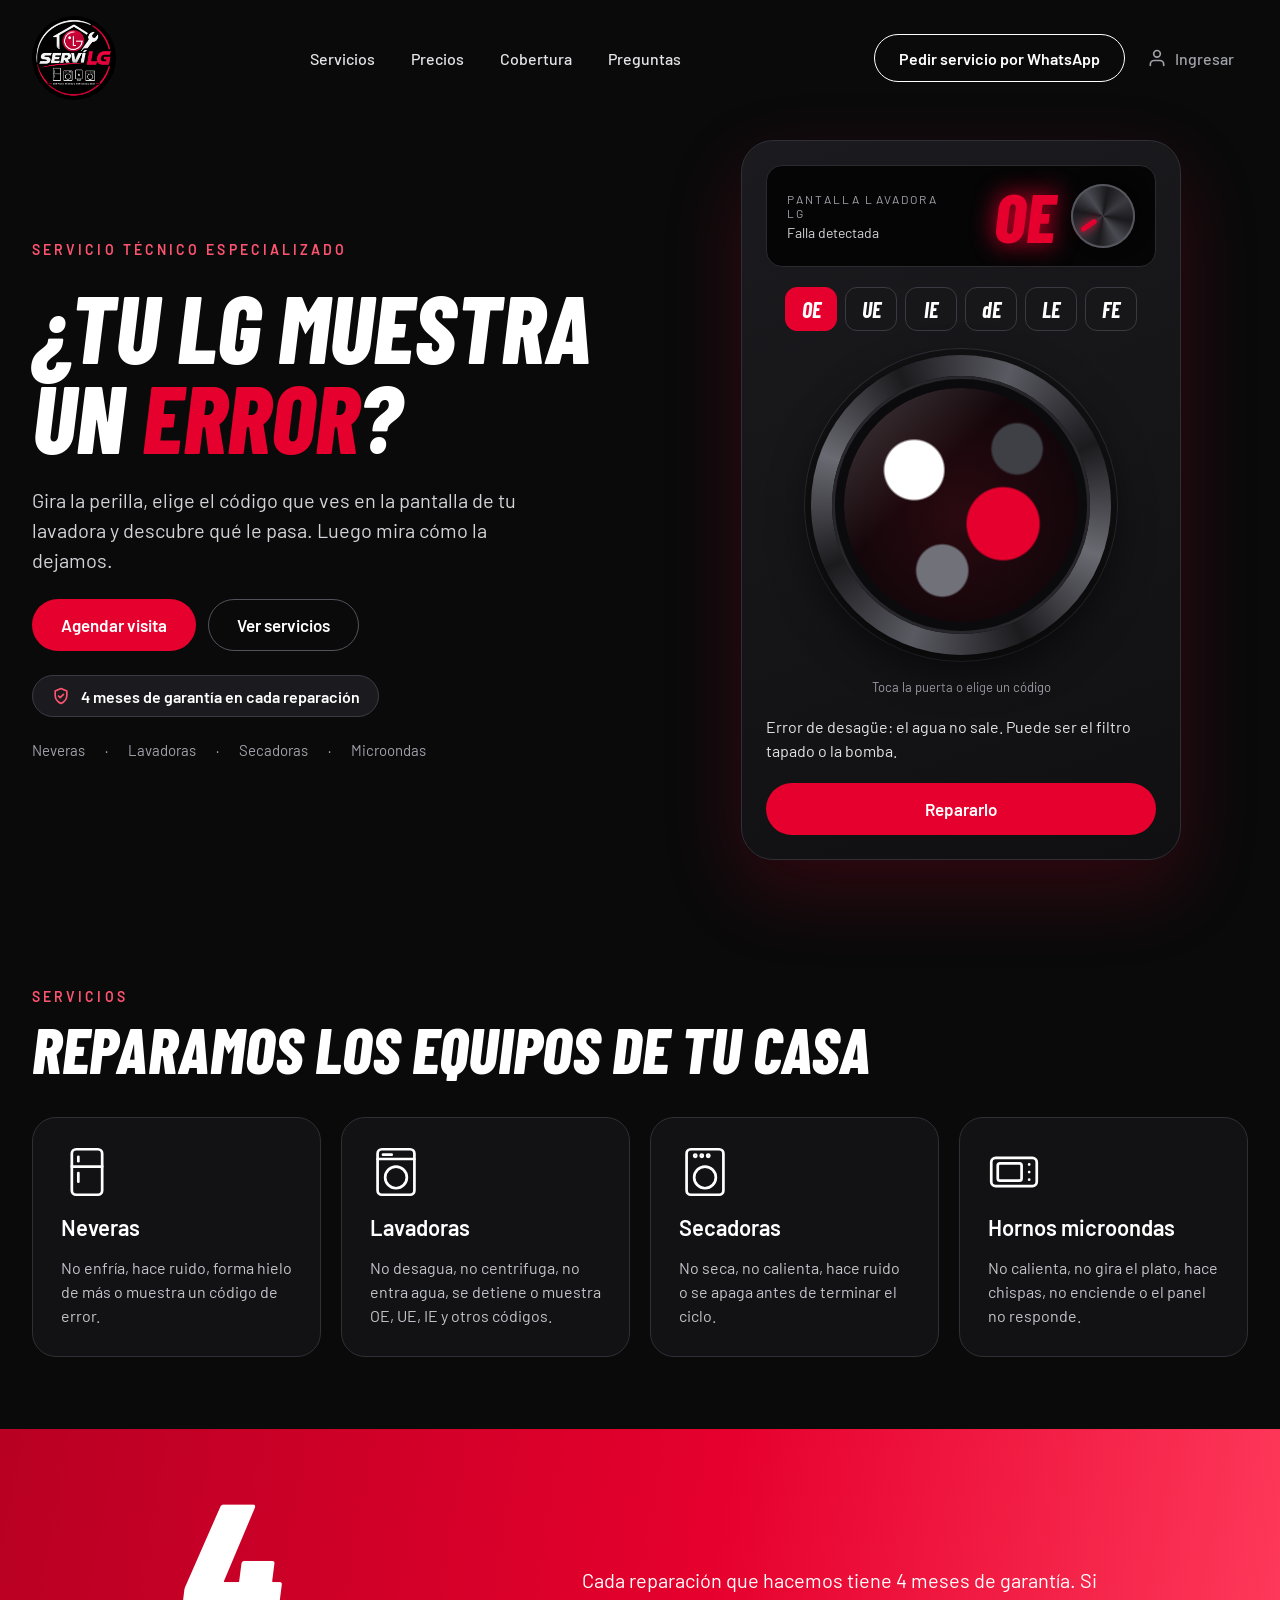
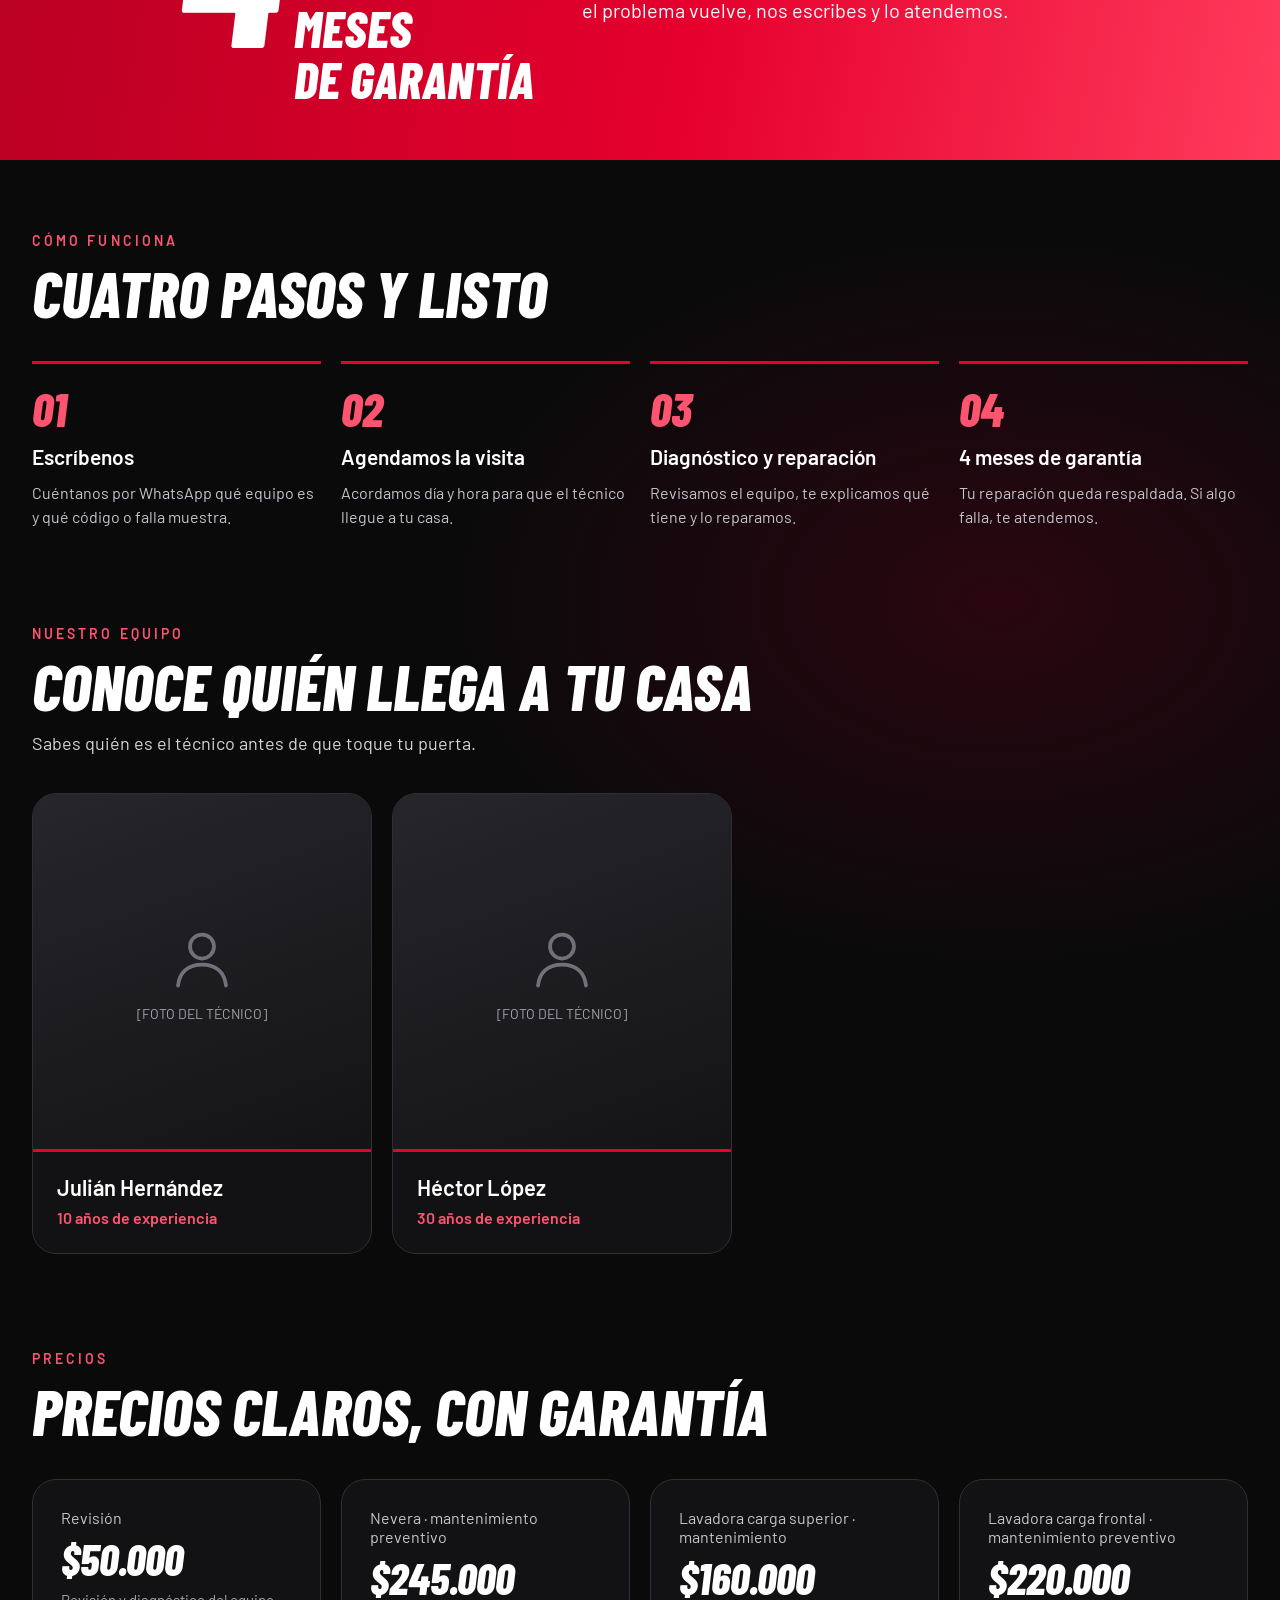
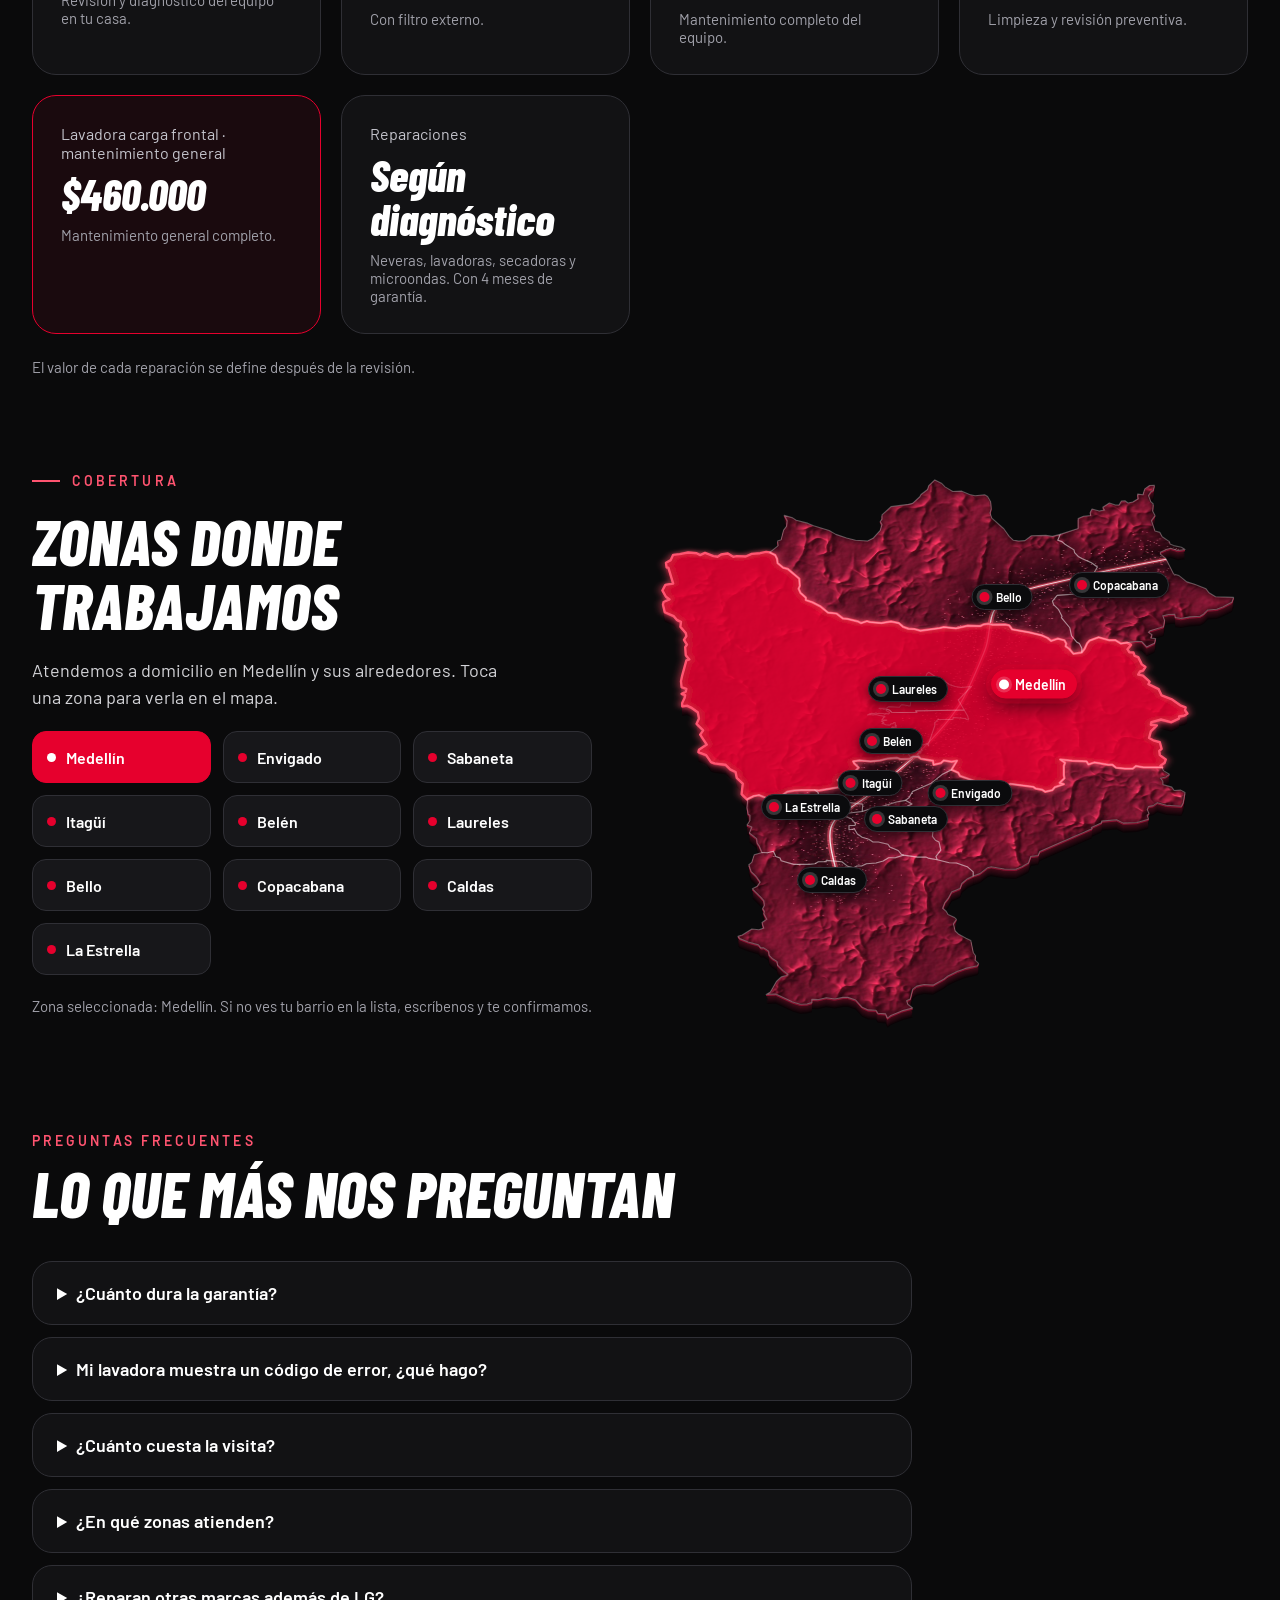
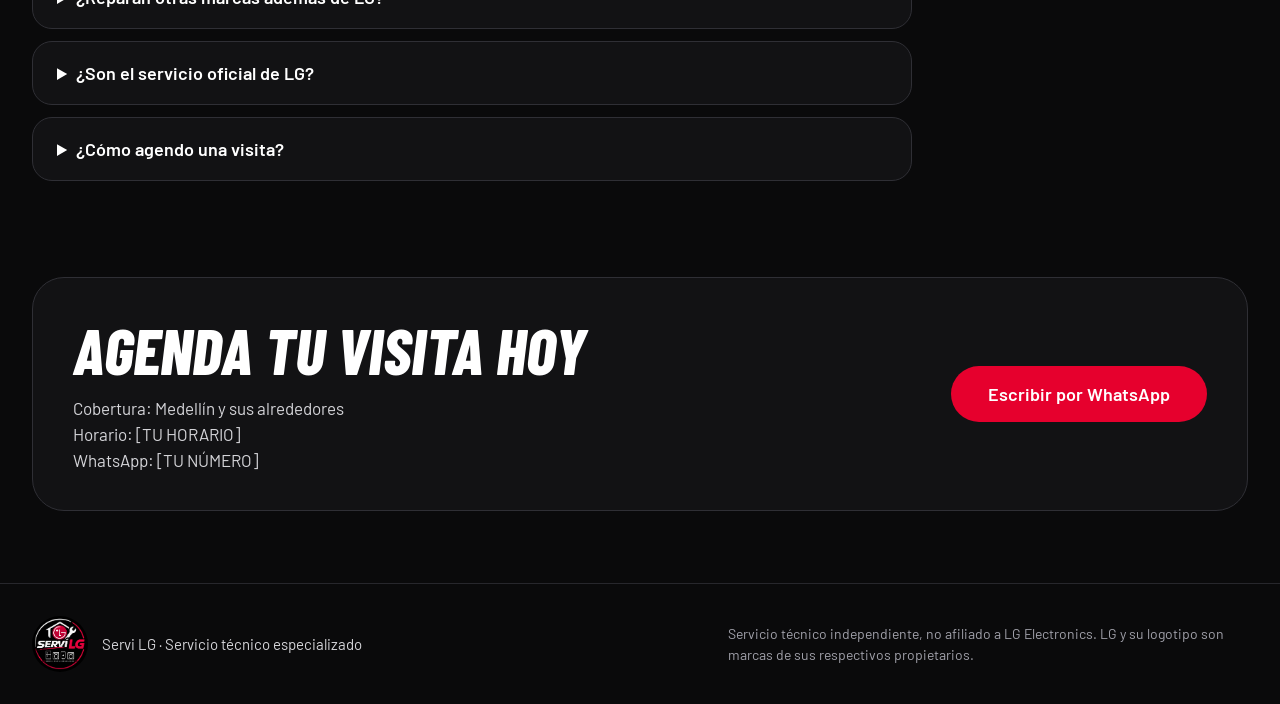
==== commit ccbd375b: "Botón Ingresar en el encabezado hacia el panel Co-Authored-By: Claude Opus 5.5 <noreply@anthropic.co" ====
--- a/index.html
+++ b/index.html
@@ -26,7 +26,13 @@
       <a href="#cobertura">Cobertura</a>
       <a href="#preguntas">Preguntas</a>
     </nav>
-    <a class="btn btn-outline btn-sm" data-wa href="#contacto">Pedir servicio por WhatsApp</a>
+    <div class="top-actions">
+      <a class="btn btn-outline btn-sm" data-wa href="#contacto">Pedir servicio por WhatsApp</a>
+      <a class="login-link" href="admin/" aria-label="Ingresar al panel administrativo">
+        <svg viewBox="0 0 24 24" width="20" height="20" aria-hidden="true"><path fill="none" stroke="currentColor" stroke-width="2" stroke-linecap="round" stroke-linejoin="round" d="M20 21v-1.5A4.5 4.5 0 0 0 15.5 15h-7A4.5 4.5 0 0 0 4 19.5V21M12 11a4 4 0 1 0 0-8 4 4 0 0 0 0 8z"/></svg>
+        <span>Ingresar</span>
+      </a>
+    </div>
   </header>
 
   <main>
--- a/styles.css
+++ b/styles.css
@@ -40,6 +40,11 @@
 .nav{display:flex;flex-wrap:wrap;align-items:center;gap:4px 8px}
 .nav a{padding:12px 14px;color:#e4e4e7;font-size:16px;font-weight:500;text-decoration:none}
 .nav a:hover{color:#fff}
+.top-actions{display:flex;align-items:center;gap:8px}
+.login-link{display:inline-flex;align-items:center;gap:8px;min-height:48px;padding:0 14px;border-radius:999px;color:#a1a1aa;font-size:16px;font-weight:500;text-decoration:none}
+.login-link:hover{color:#fff;background:#1b1b1f}
+.login-link:focus-visible{outline:3px solid #fff;outline-offset:3px}
+@media (max-width:560px){.login-link span{display:none}.login-link{padding:0 12px}}
 
 /* banner */
 .hero{display:flex;flex-wrap:wrap;align-items:center;justify-content:center;gap:48px;padding-top:24px;padding-bottom:56px}
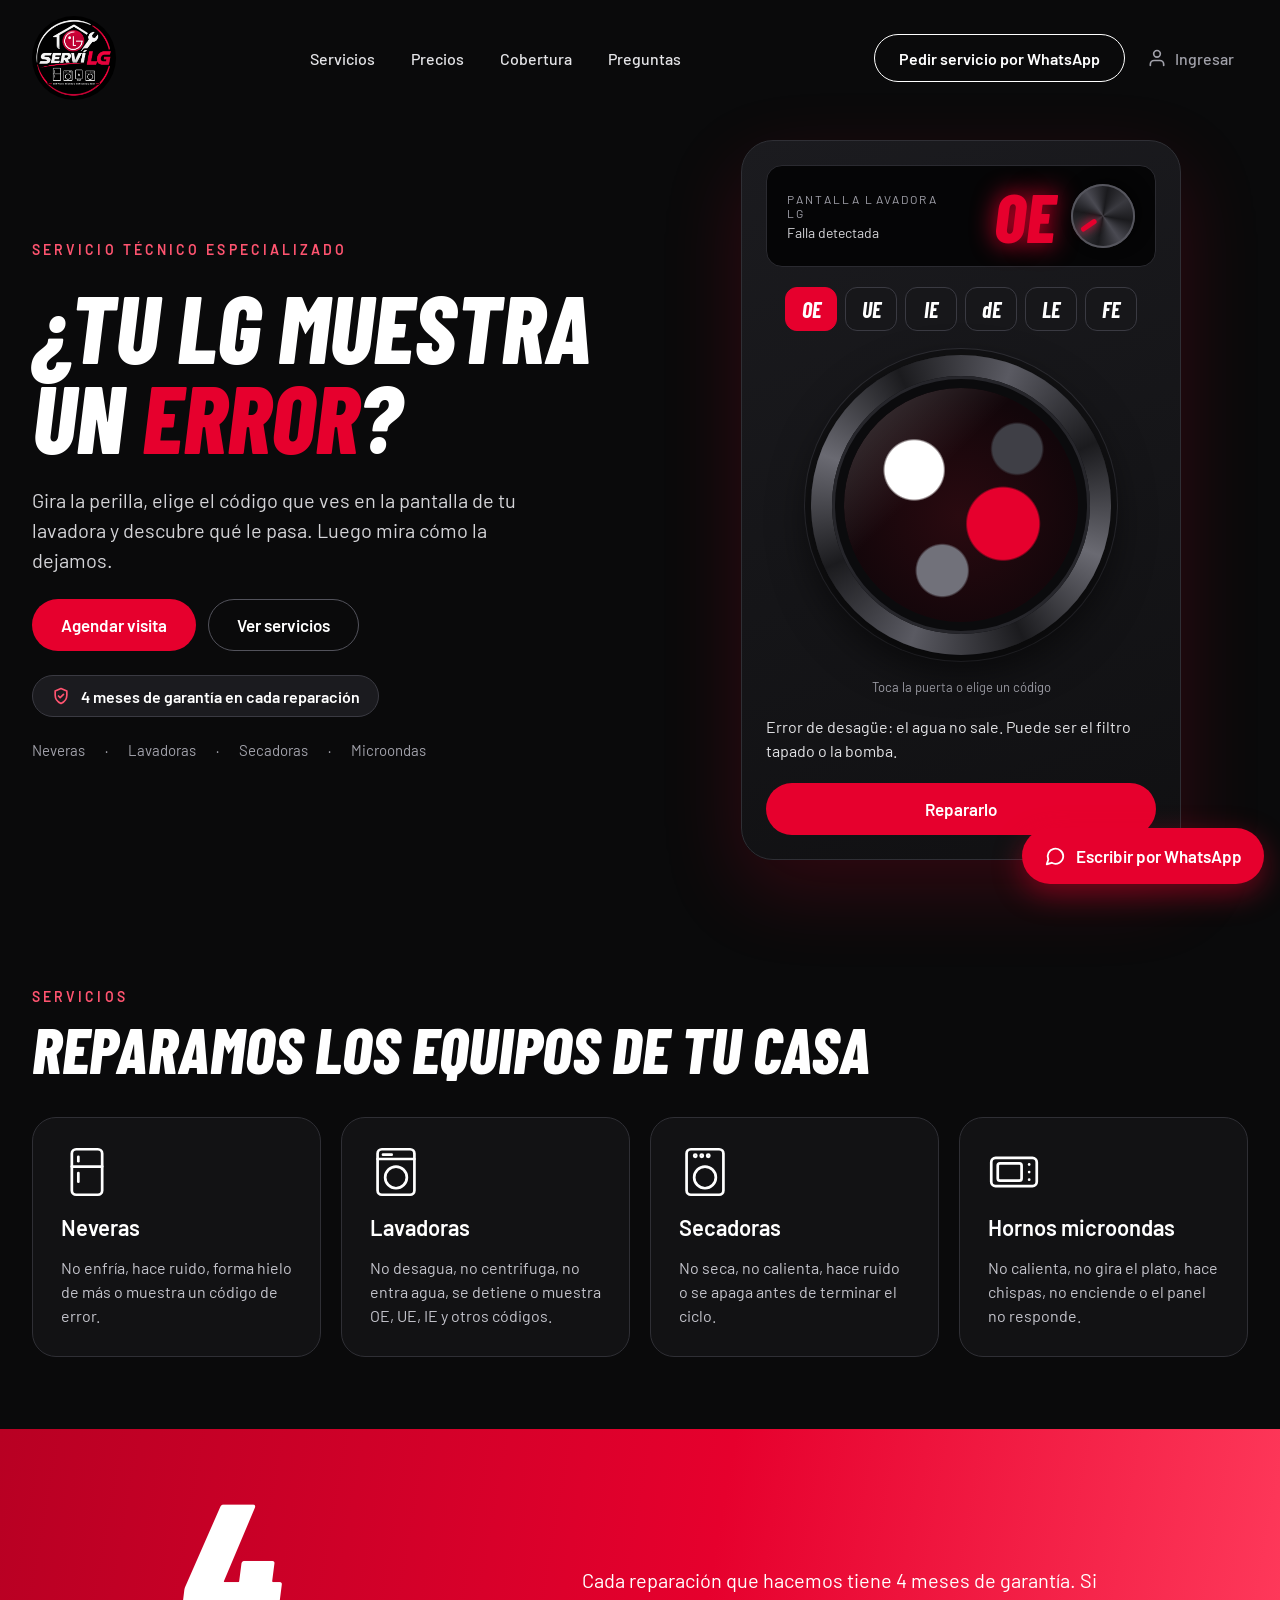
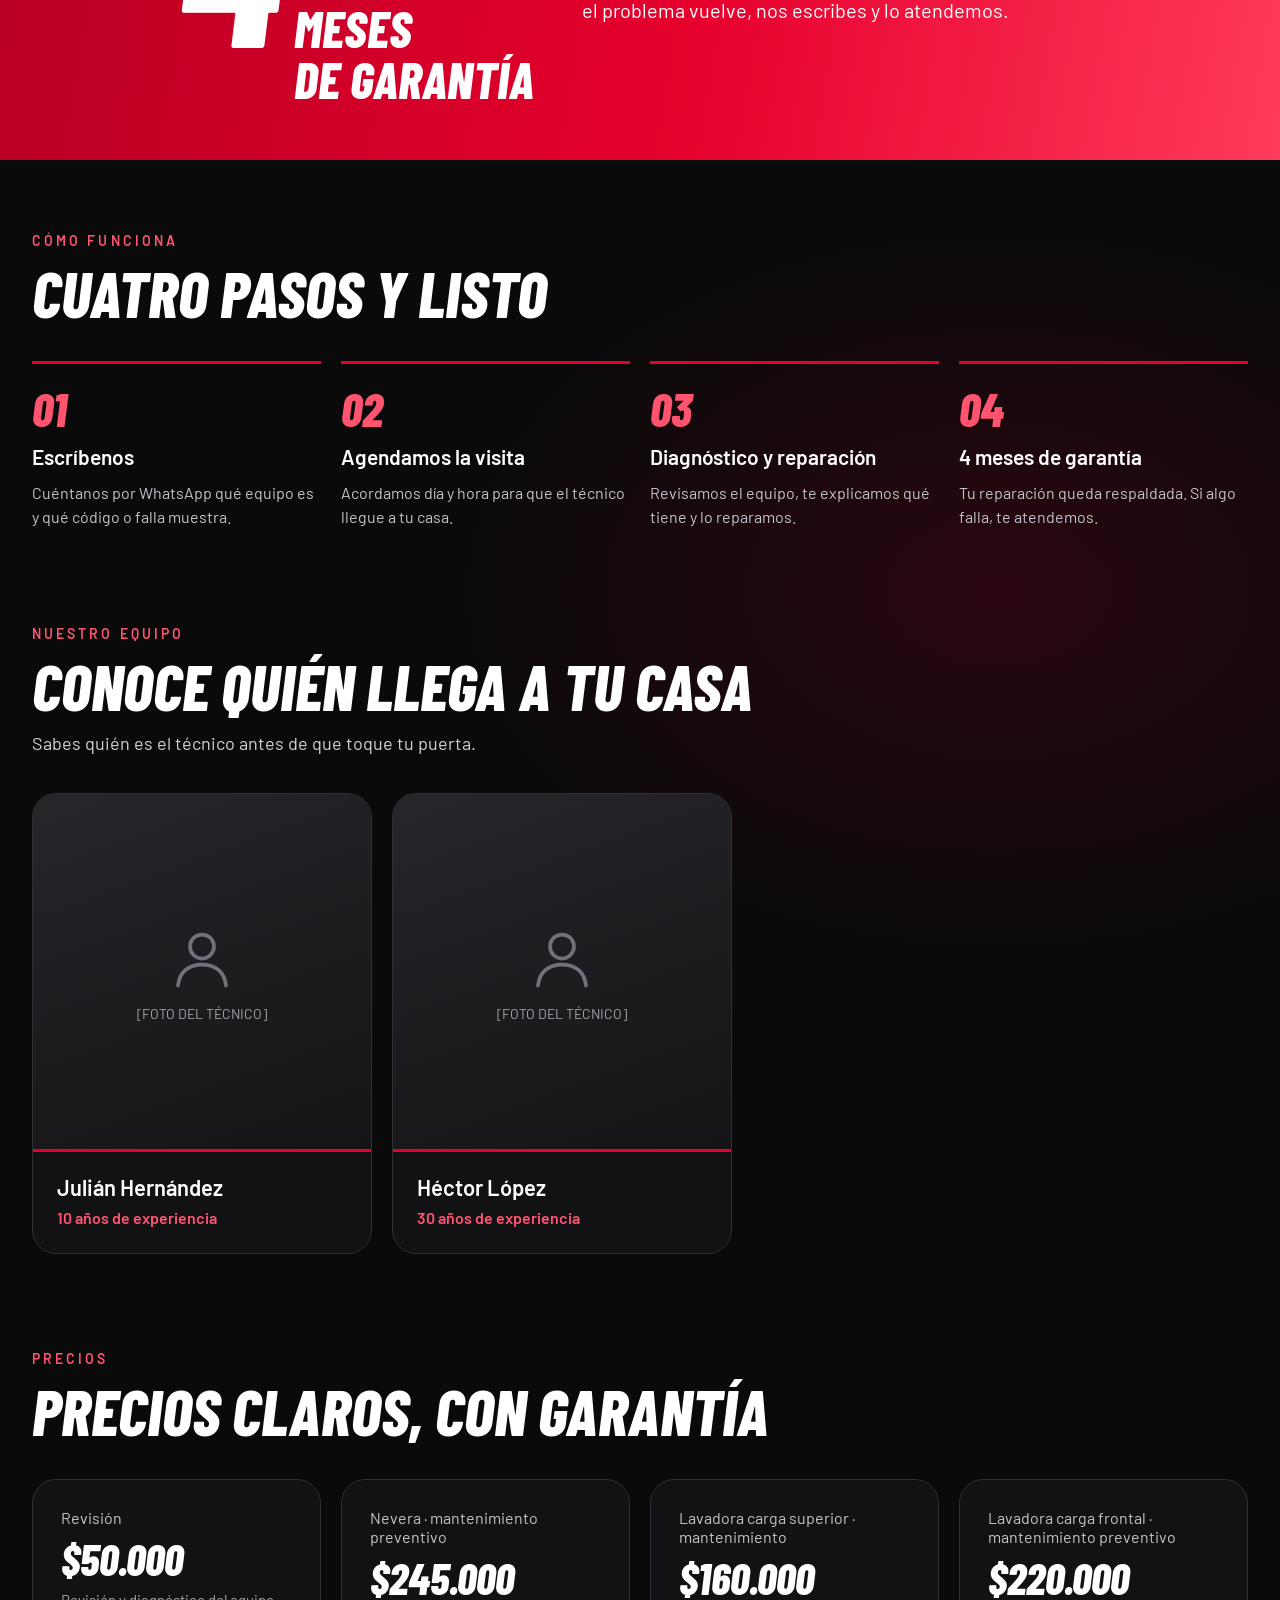
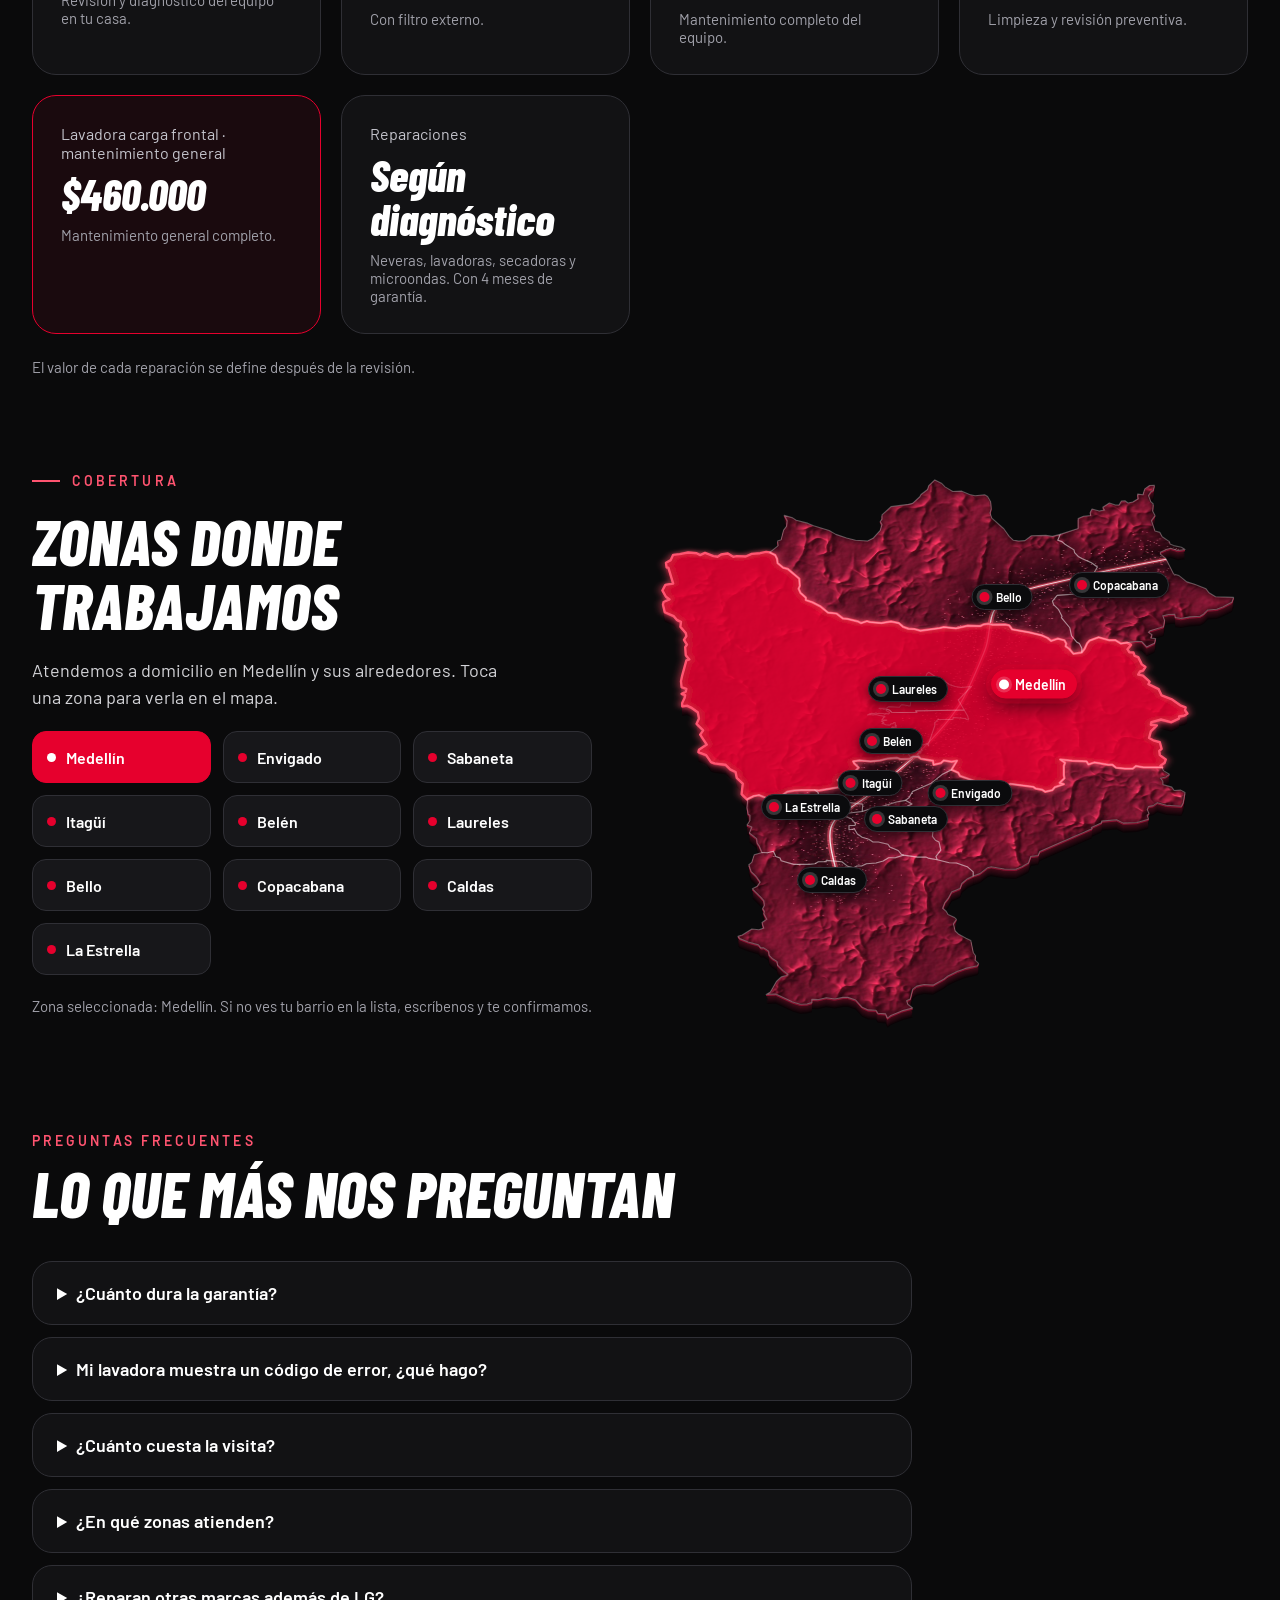
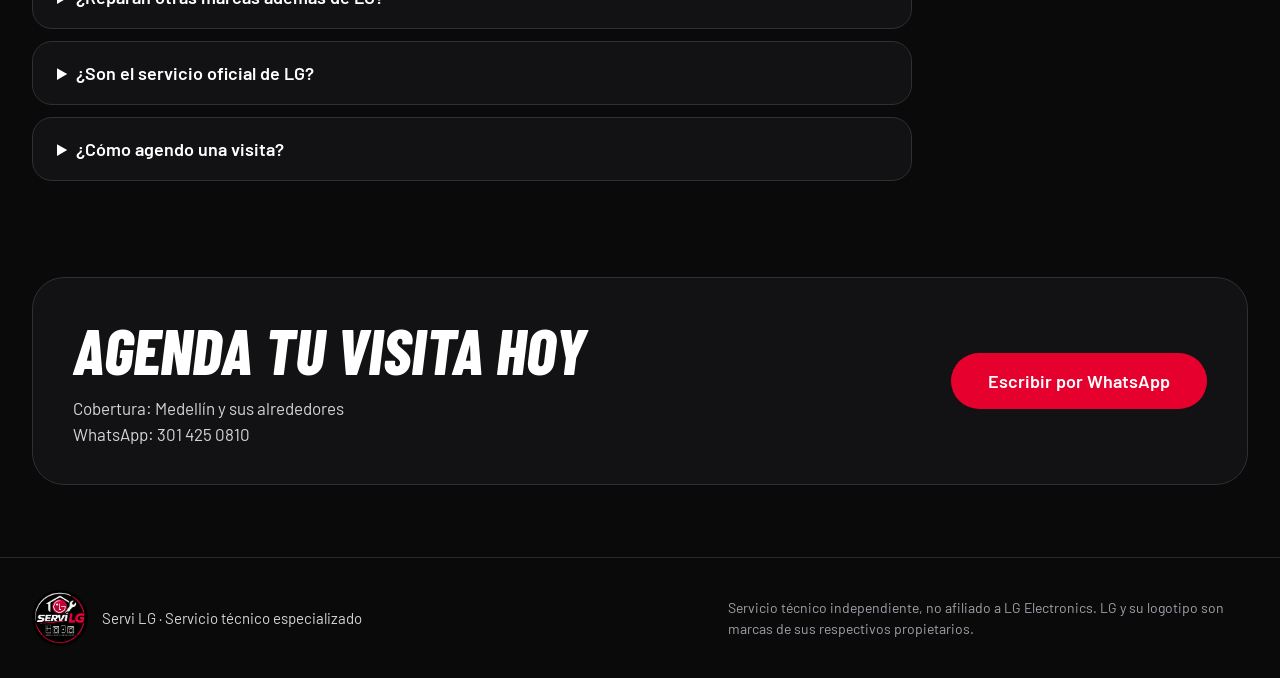
==== commit 7a9df57e: "Celular: página y panel adaptados, botón de WhatsApp fijo (301 425 0810), logo al inicio, sin número" ====
--- a/index.html
+++ b/index.html
@@ -13,13 +13,13 @@
 <link rel="preconnect" href="https://fonts.googleapis.com">
 <link rel="preconnect" href="https://fonts.gstatic.com" crossorigin>
 <link href="https://fonts.googleapis.com/css2?family=Barlow+Condensed:ital,wght@1,700;1,800&family=Barlow:wght@400;500;600&display=swap" rel="stylesheet">
-<link rel="stylesheet" href="styles.css">
+<link rel="stylesheet" href="styles.css?v=1794200113">
 </head>
 <body>
 <div class="page">
 
   <header class="wrap topbar">
-    <img class="logo" src="assets/logo.jpg" alt="Servi LG, servicio técnico especializado" width="84" height="84">
+    <a class="logo-link" href="./" aria-label="Servi LG, ir al inicio"><img class="logo" src="assets/logo.jpg" alt="Servi LG, servicio técnico especializado" width="84" height="84"></a>
     <nav class="nav" aria-label="Principal">
       <a href="#servicios">Servicios</a>
       <a href="#precios">Precios</a>
@@ -27,7 +27,7 @@
       <a href="#preguntas">Preguntas</a>
     </nav>
     <div class="top-actions">
-      <a class="btn btn-outline btn-sm" data-wa href="#contacto">Pedir servicio por WhatsApp</a>
+      <a class="btn btn-outline btn-sm wa-top" data-wa href="#contacto"><span><span class="long">Pedir servicio por </span>WhatsApp</span></a>
       <a class="login-link" href="admin/" aria-label="Ingresar al panel administrativo">
         <svg viewBox="0 0 24 24" width="20" height="20" aria-hidden="true"><path fill="none" stroke="currentColor" stroke-width="2" stroke-linecap="round" stroke-linejoin="round" d="M20 21v-1.5A4.5 4.5 0 0 0 15.5 15h-7A4.5 4.5 0 0 0 4 19.5V21M12 11a4 4 0 1 0 0-8 4 4 0 0 0 0 8z"/></svg>
         <span>Ingresar</span>
@@ -286,9 +286,9 @@
 
   <a class="fab" data-wa href="#contacto" aria-label="Escribir por WhatsApp">
     <svg width="22" height="22" viewBox="0 0 24 24" fill="none" stroke="#fff" stroke-width="2" stroke-linecap="round" stroke-linejoin="round" aria-hidden="true"><path d="M21 12a8.5 8.5 0 0 1-12.6 7.4L3 21l1.7-5.2A8.5 8.5 0 1 1 21 12z"/></svg>
-    <span>WhatsApp</span>
+    <span>Escribir por WhatsApp</span>
   </a>
 </div>
-<script src="script.js"></script>
+<script src="script.js?v=1794200113"></script>
 </body>
 </html>
--- a/styles.css
+++ b/styles.css
@@ -211,3 +211,66 @@
   .washer .lcd-code,.washer .door,.washer .drum{animation:none!important}
   .knob{transition:none}
 }
+
+/* ===== Ajustes para celular (misma página, solo cambia la distribución) ===== */
+@media (max-width:640px){
+  /* encabezado en una sola fila + menú completo debajo */
+  .topbar{flex-wrap:wrap;gap:6px 8px;padding-top:10px;padding-bottom:0}
+  .logo{width:52px;height:52px}
+  .wa-top .long{display:none}
+  .top-actions{gap:2px}
+  .topbar .btn.wa-top{min-height:42px;padding:0 16px;font-size:15px}
+  .login-link{min-height:42px;padding:0 10px}
+  .nav{justify-content:space-between;padding-right:0;-webkit-mask-image:none;mask-image:none;border-top:1px solid #1f1f23;margin-top:4px}
+  .nav a{padding:12px 4px;font-size:15px}
+
+  /* menos espacio vacío entre secciones */
+  .section{padding-top:44px;padding-bottom:44px}
+  .section-head{margin-bottom:24px}
+
+  /* banner */
+  .codes{display:grid;grid-template-columns:repeat(6,minmax(0,1fr));gap:6px}
+  .code-btn{min-width:0;padding:0;font-size:19px}
+  .hero .row{display:grid;grid-template-columns:1fr 1fr;gap:10px}
+  .hero .row .btn{width:100%;padding:0 12px;font-size:16px}
+  .hero .devices{font-size:14px}
+
+  /* servicios: ícono al lado del título */
+  .card{display:grid;grid-template-columns:44px 1fr;align-items:center;gap:6px 16px;padding:20px}
+  .card svg{width:44px;height:44px;grid-row:span 2;align-self:start}
+  .card h3{font-size:19px}
+  .card p{font-size:15px}
+  .grid{gap:12px}
+
+  /* garantía */
+  .warranty{padding:40px 20px}
+
+  /* técnicos: tarjeta horizontal */
+  .grid.team{grid-template-columns:1fr}
+  .tech{flex-direction:row;align-items:stretch;border-radius:20px}
+  .tech-photo{width:116px;flex:none;aspect-ratio:auto;min-height:116px;font-size:0;gap:0}
+  .tech-photo svg{width:44px;height:44px}
+  .tech-info{border-top:0;border-left:3px solid var(--accent);justify-content:center;padding:16px 18px}
+  .tech-info h3{font-size:19px}
+  .tech-info span{font-size:15px}
+
+  /* precios más compactos */
+  .price-card{padding:18px 20px;gap:6px;border-radius:20px}
+  .price-card .price{font-size:32px}
+  .price-card .name,.price-card .note{font-size:14px}
+
+  /* mapa: solo puntos; el nombre aparece en la zona seleccionada */
+  .pin:not(.is-selected) .pin-pill{font-size:0;gap:0;padding:4px}
+
+  /* preguntas */
+  details summary{font-size:16px}
+}
+.logo-link{display:inline-flex;border-radius:999px}
+.logo-link:focus-visible{outline:3px solid #fff;outline-offset:3px}
+
+/* Botón de WhatsApp fijo abajo */
+.fab{display:inline-flex}
+@media (max-width:640px){
+  .fab{left:16px;right:16px;bottom:calc(14px + env(safe-area-inset-bottom));width:auto;padding:0 22px}
+  .fab span{display:inline}
+}
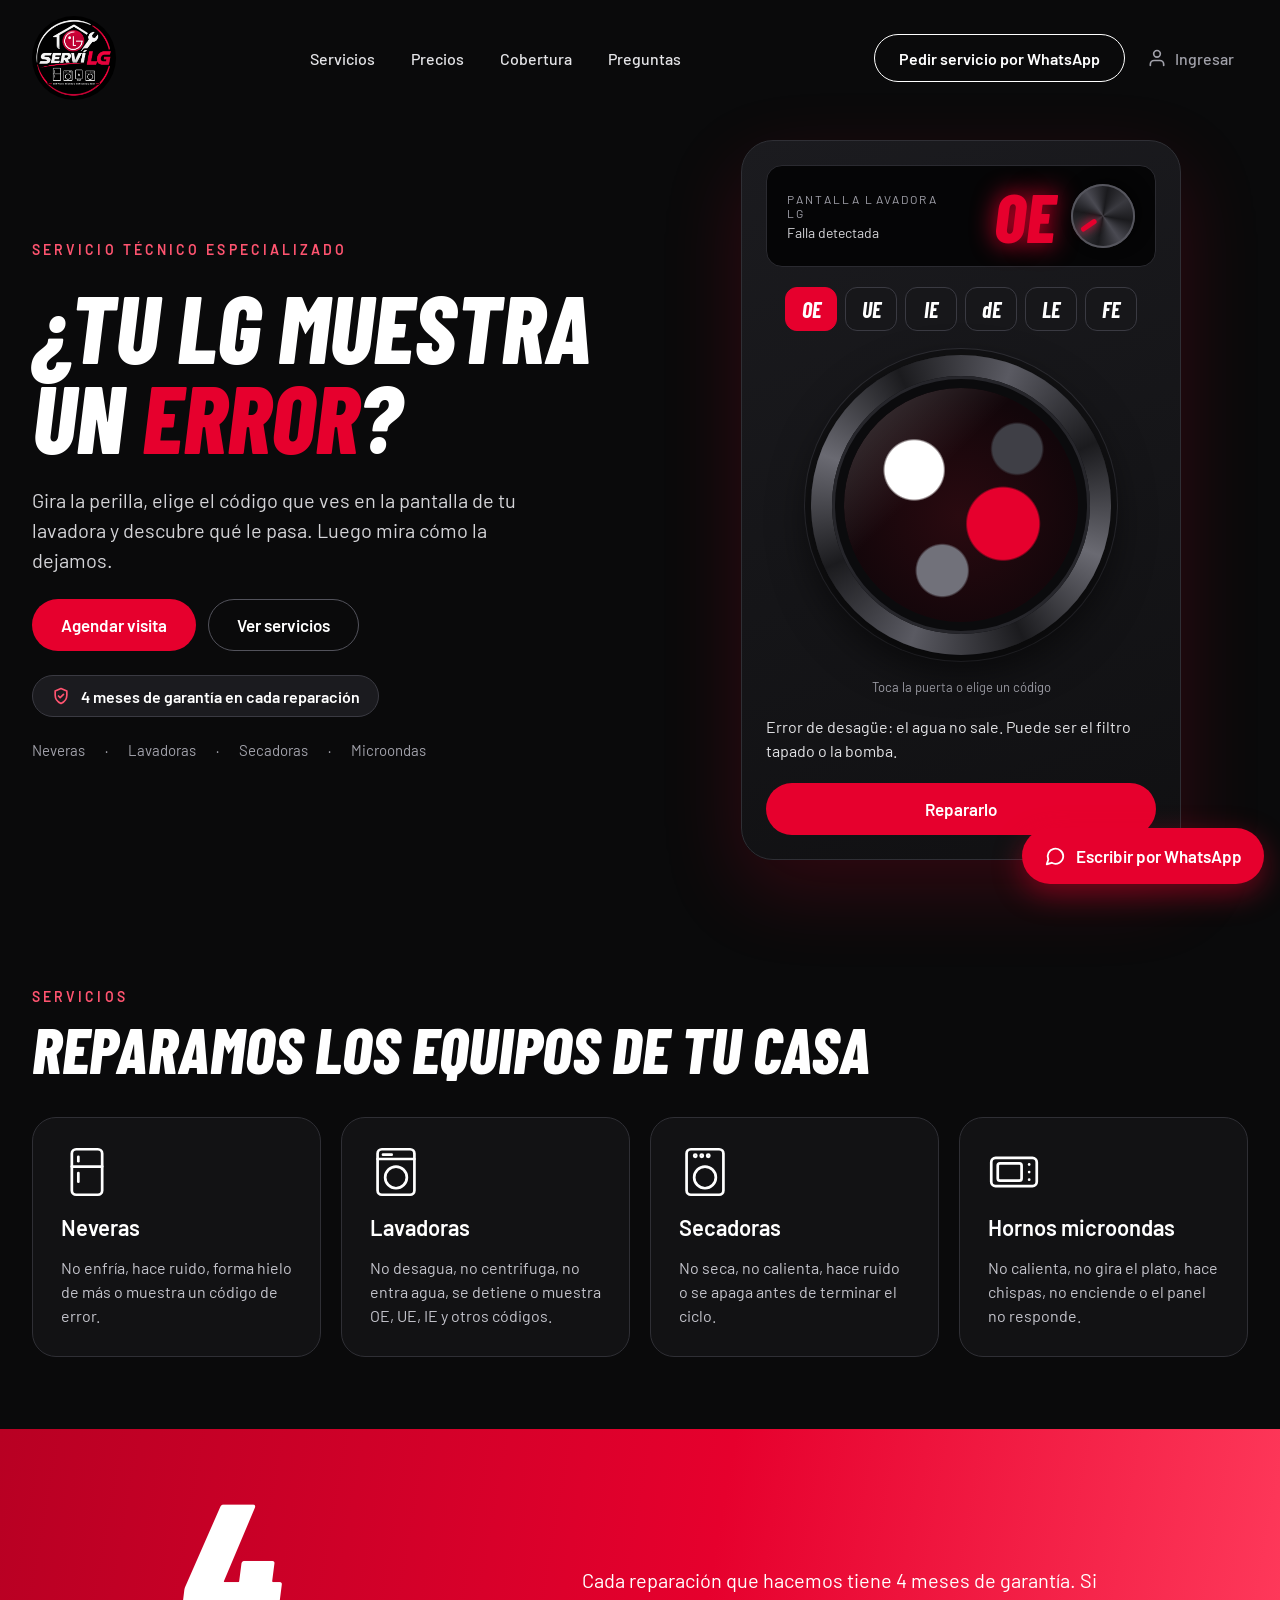
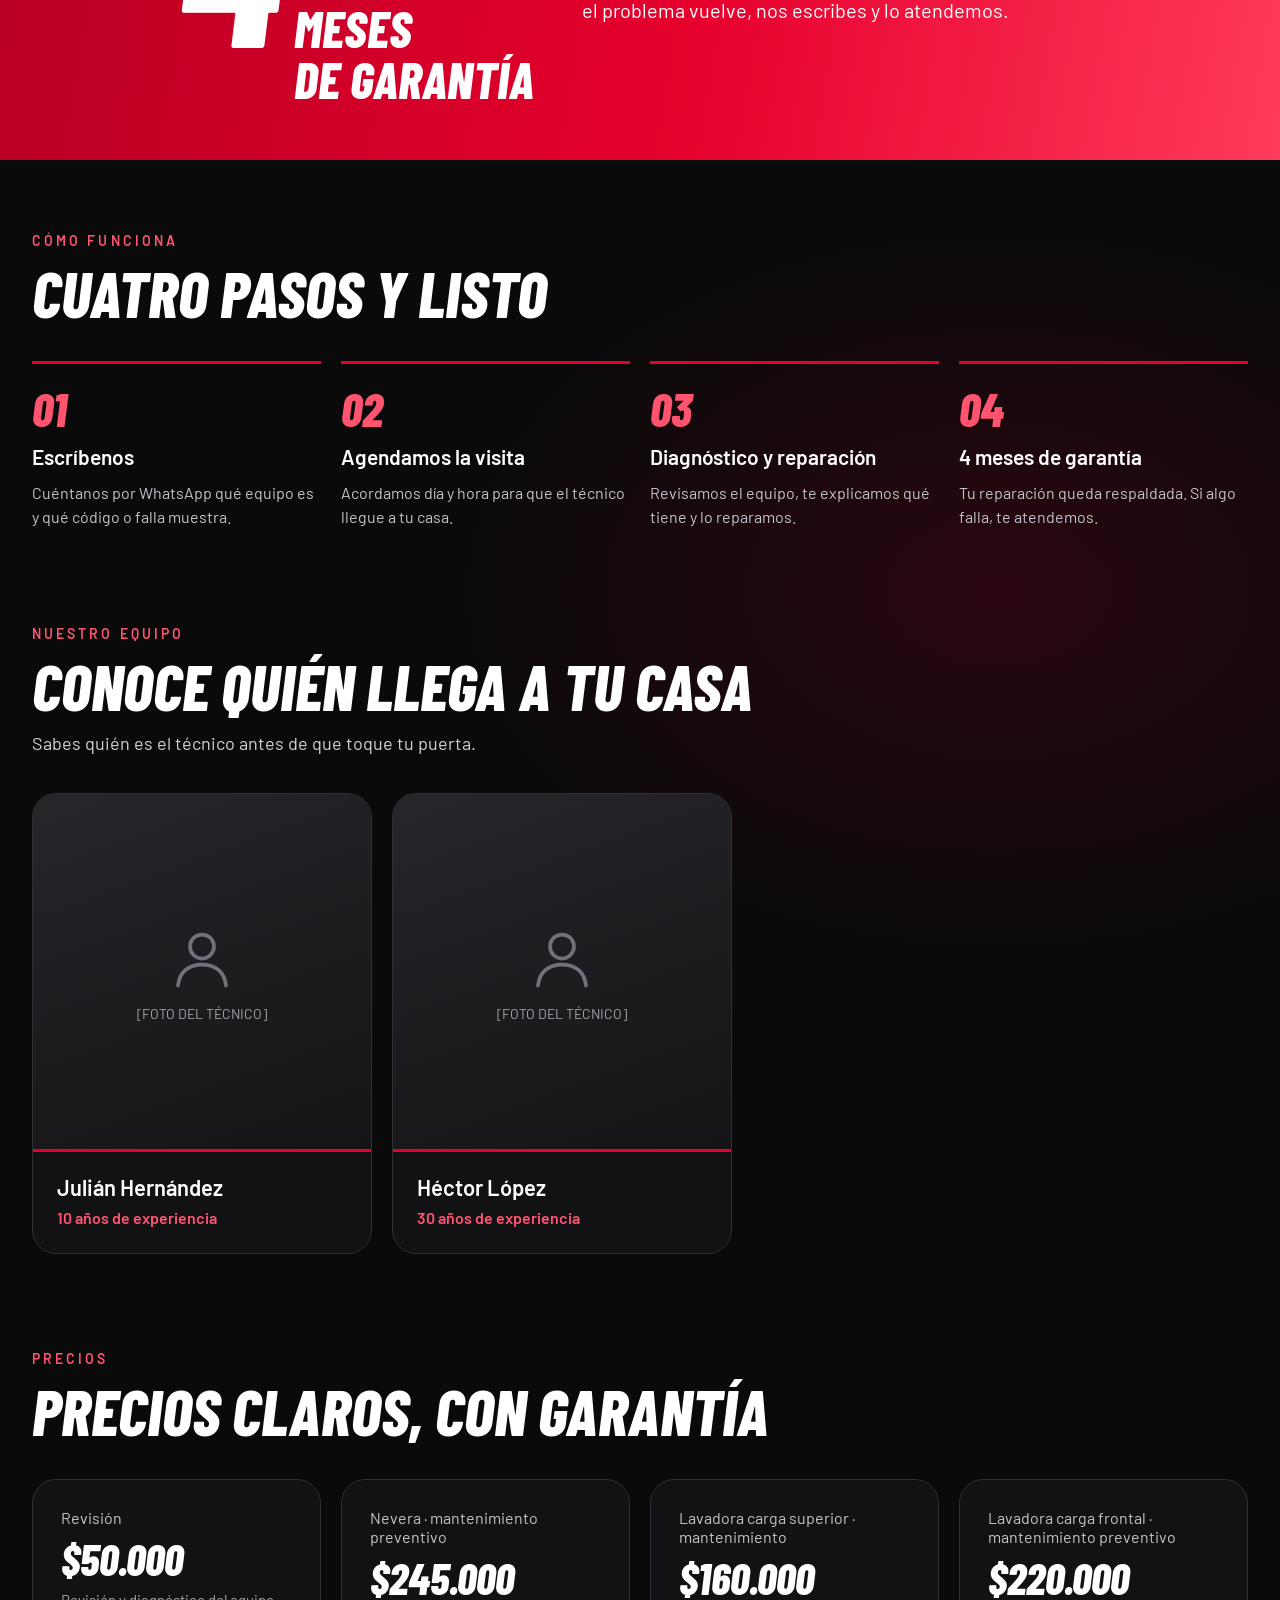
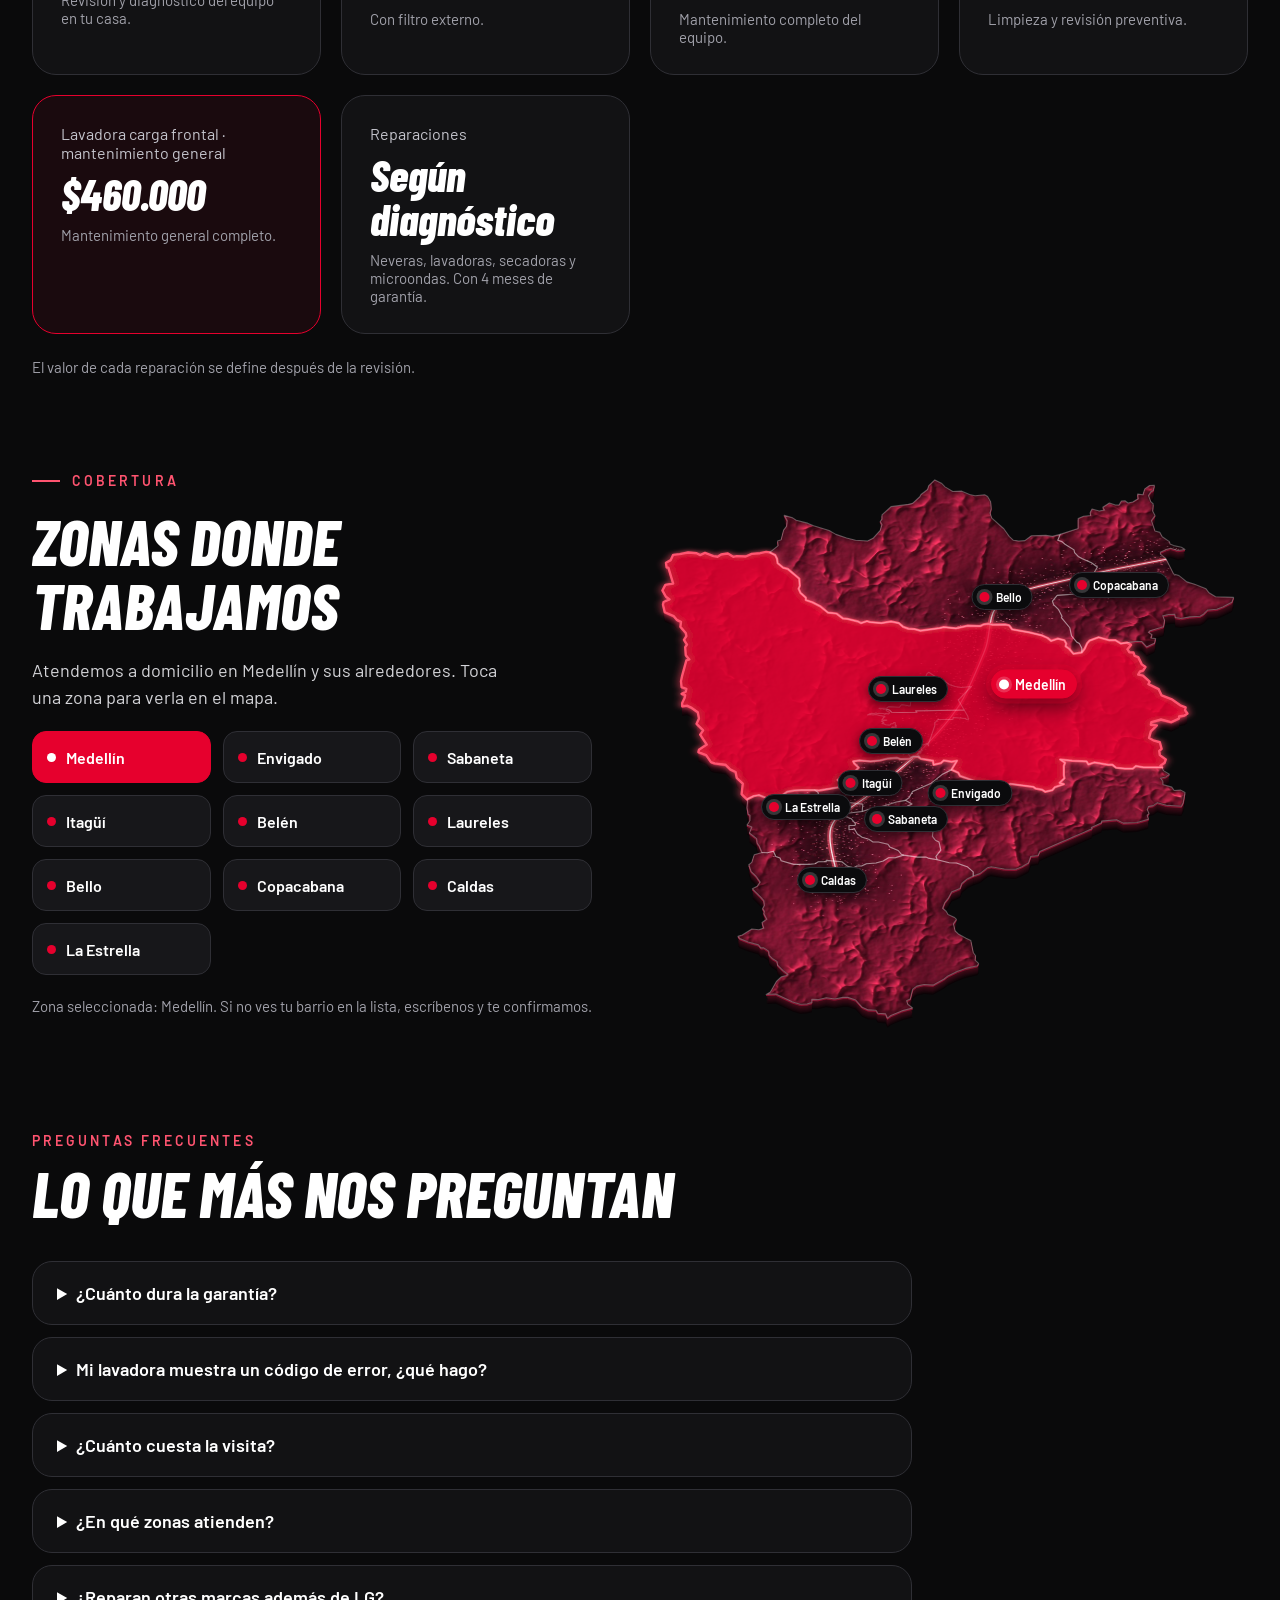
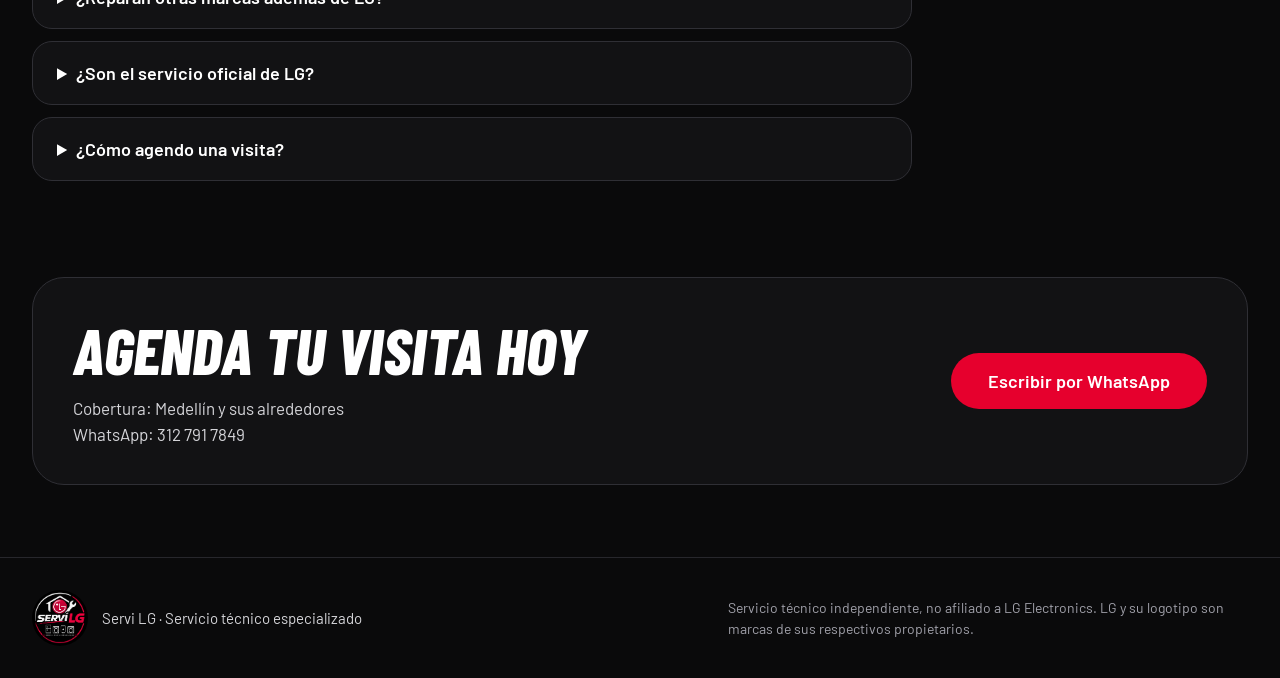
==== commit 5aec19d1: "Cambiar WhatsApp a 312 791 7849 Co-Authored-By: Claude Opus 5.5 <noreply@anthropic.com> Claude-Sessi" ====
--- a/index.html
+++ b/index.html
@@ -13,7 +13,7 @@
 <link rel="preconnect" href="https://fonts.googleapis.com">
 <link rel="preconnect" href="https://fonts.gstatic.com" crossorigin>
 <link href="https://fonts.googleapis.com/css2?family=Barlow+Condensed:ital,wght@1,700;1,800&family=Barlow:wght@400;500;600&display=swap" rel="stylesheet">
-<link rel="stylesheet" href="styles.css?v=1794200113">
+<link rel="stylesheet" href="styles.css?v=1795147560">
 </head>
 <body>
 <div class="page">
@@ -289,6 +289,6 @@
     <span>Escribir por WhatsApp</span>
   </a>
 </div>
-<script src="script.js?v=1794200113"></script>
+<script src="script.js?v=1795147560"></script>
 </body>
 </html>
